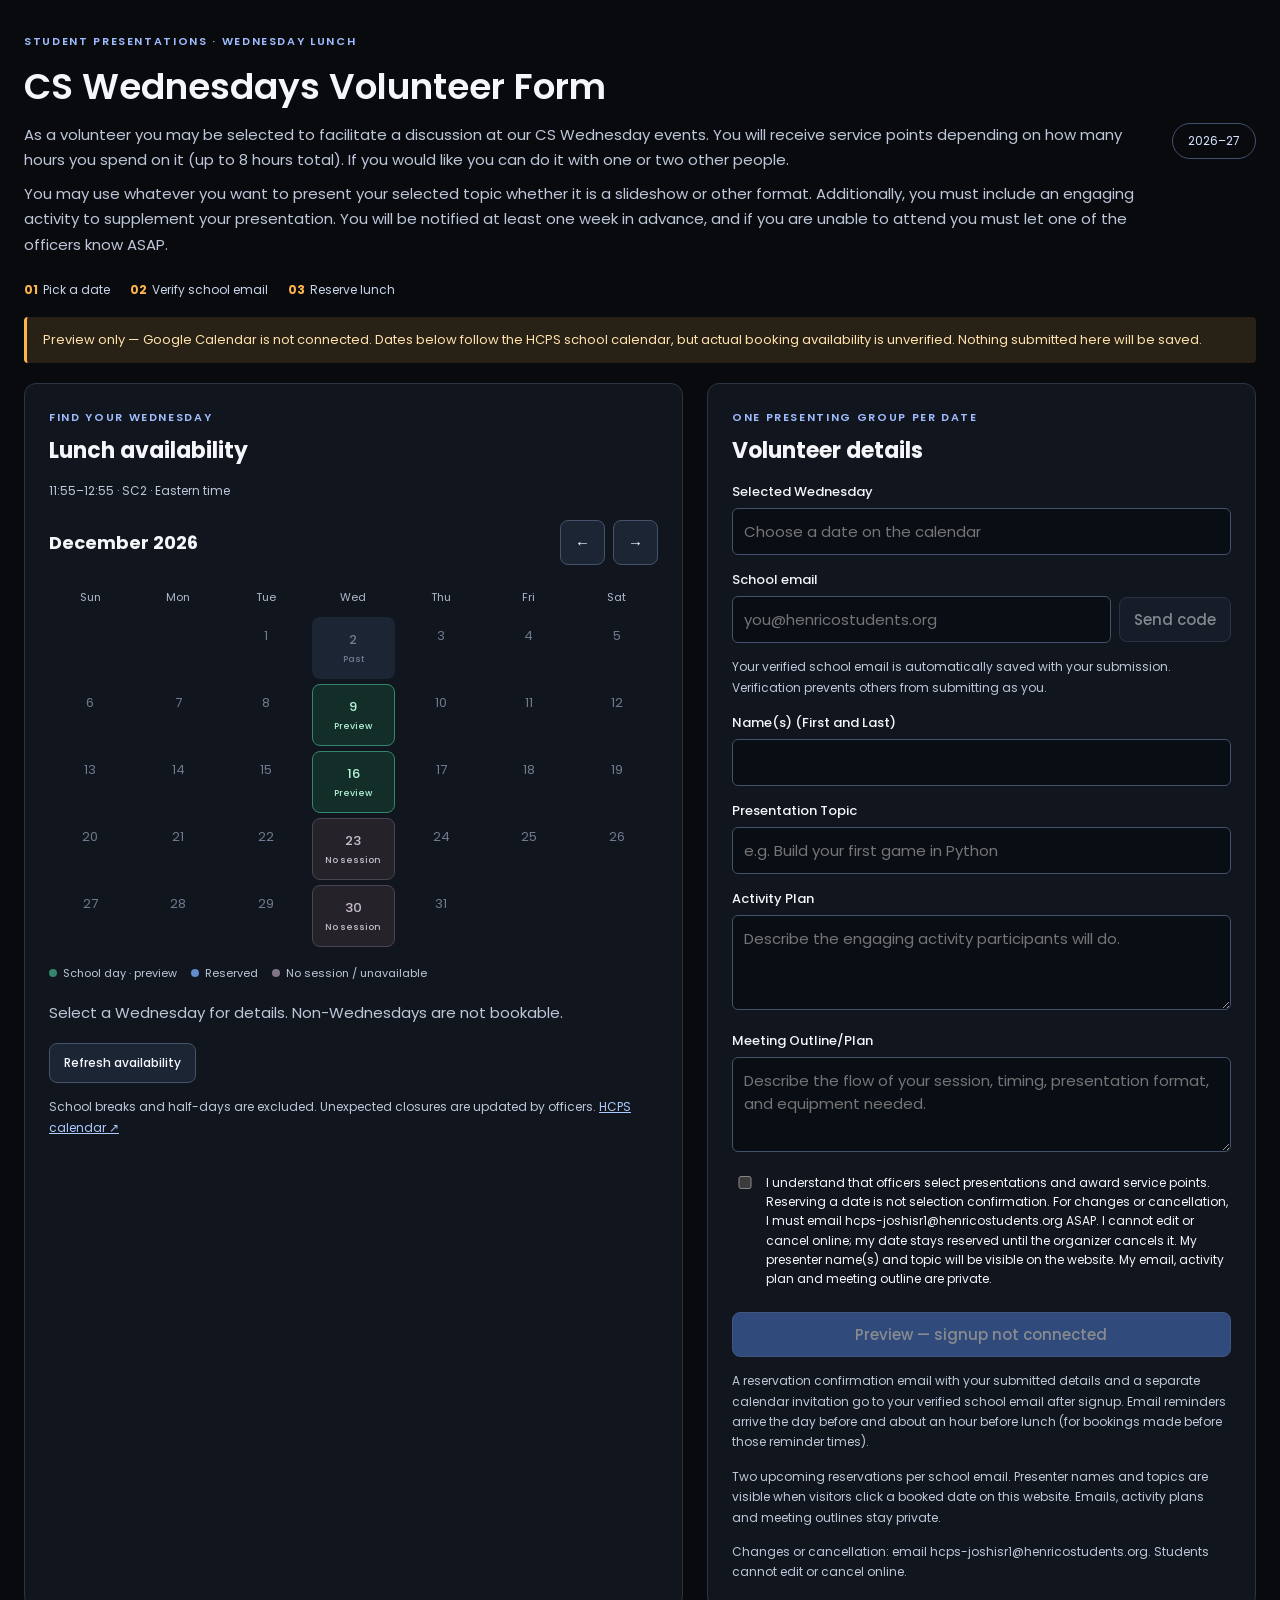
==== booking/Widget.html @ 6a116a98 "Publish CSHS website and school reservation management" ====
<!doctype html>
<html lang="en">
<head>
  <meta charset="utf-8">
  <meta name="viewport" content="width=device-width,initial-scale=1">
  <title>CS Wednesdays Volunteer Form</title>
  <link rel="preconnect" href="https://fonts.googleapis.com">
  <link href="https://fonts.googleapis.com/css2?family=Poppins:wght@400;500;600;700&display=swap" rel="stylesheet">
  <style>
    :root{color-scheme:dark;font-family:Poppins,sans-serif;color:#f4f6fa;background:#080a0e;font-size:15px}
    *{box-sizing:border-box}body{margin:0;padding:24px}h1,h2,h3,p{margin:0}h1{font-size:clamp(24px,4vw,36px);font-weight:600}h2{font-size:22px}h3{font-size:17px}
    a{color:#accaff}p{line-height:1.7;color:#bdc7d9}.eyebrow{color:#9fbcff;text-transform:uppercase;letter-spacing:.15em;font-size:11px;font-weight:600;margin-bottom:8px}
    .intro{display:flex;justify-content:space-between;gap:20px;align-items:center;margin-bottom:24px}.intro p{margin-top:8px}.badge{white-space:nowrap;border:1px solid #425172;border-radius:30px;padding:8px 15px;color:#d7e4ff;font-size:12px}
    .layout{display:grid;grid-template-columns:minmax(0,1.2fr) minmax(0,1fr);gap:24px}.panel{border:1px solid #2d3543;background:#11151d;border-radius:12px;padding:24px}
    .toolbar{display:flex;align-items:center;justify-content:space-between;gap:8px;margin:18px 0}.toolbar h3{font-size:18px}.navbuttons{display:flex;gap:8px}
    button,input,textarea{font:inherit}button{border:1px solid #44526a;color:#f6f8ff;background:#1c2534;border-radius:8px;padding:10px 14px;cursor:pointer;font-weight:500}button:hover:not(:disabled){background:#2b3950}button:disabled{opacity:.5;cursor:not-allowed}button:focus-visible,a:focus-visible{outline:3px solid #ffb54d;outline-offset:3px}
    .calendar{display:grid;grid-template-columns:repeat(7,minmax(0,1fr));gap:5px}.weekday{font-size:11px;color:#adb9ce;text-align:center;padding:6px 0}.day{min-height:62px;text-align:center;border-radius:8px;font-size:13px;padding:8px 2px;border:1px solid transparent}.day small{display:block;font-size:9px;margin-top:4px;line-height:1.2}.ordinary{color:#6f7a8e}.available{background:#132e28;border-color:#35866e;color:#b0f3d4}.booked{background:#202e49;border-color:#4769a0;color:#c6d9ff}.closed,.blocked{background:#252329;border-color:#494451;color:#c8beca}.past{color:#707b8e}.selected{outline:2px solid #ffb54d;outline-offset:1px}
    .legend{display:flex;flex-wrap:wrap;gap:14px;font-size:11px;color:#bdc7d9;margin:18px 0}.legend span:before{content:'';display:inline-block;width:8px;height:8px;border-radius:50%;background:#35866e;margin-right:6px}.legend .taken:before{background:#628ccc}.legend .off:before{background:#827587}
    #date-info{white-space:pre-line;font-size:15px}.note{font-size:12px;margin-top:14px}.notice{border-left:3px solid #ffb54d;background:#282115;padding:12px 16px;color:#ffe1ae;border-radius:4px;margin:0 0 20px;line-height:1.65;font-size:13px}.notice[hidden],[hidden]{display:none!important}
    label{display:block;font-size:13px;font-weight:500;margin:15px 0 6px}input,textarea{width:100%;border:1px solid #45516a;border-radius:6px;padding:11px;background:#090d14;color:#fff}input:focus,textarea:focus{outline:2px solid #78aaff;outline-offset:1px}input[readonly]{color:#aacaef}textarea{resize:vertical;min-height:95px}.inline{display:flex;gap:8px;align-items:center}.inline input{min-width:0}.inline button{flex-shrink:0}.primary{background:#5080da;border-color:#6e97e4;color:white}.primary:hover:not(:disabled){background:#386bc3}.wide{width:100%;margin-top:18px}.check{display:flex;gap:9px;align-items:flex-start;font-weight:400;font-size:12px;line-height:1.6}.check input{width:18px;flex-shrink:0;margin-top:3px}
    .status{white-space:pre-line;font-size:13px;line-height:1.6;padding:12px 0;color:#ffde9c}.status:empty{padding:0}.summary{border-top:1px solid #30394b;padding-top:15px;margin-top:18px}.booking{padding:14px 0;border-bottom:1px solid #30394b;display:flex;gap:12px;justify-content:space-between;align-items:center}.booking small{display:block;color:#c5d0e4}.actions{display:flex;gap:14px;flex-wrap:wrap;margin-top:18px;font-size:12px}.steps{display:flex;gap:20px;color:#c8d5ea;font-size:12px;margin-bottom:18px}.steps b{color:#ffb54d;margin-right:5px}
    @media(max-width:760px){body{padding:12px}.layout{grid-template-columns:1fr}.panel{padding:18px}.intro{align-items:flex-start}.badge{display:none}.day{min-height:55px}.steps{gap:10px;font-size:11px}}
    @media(max-width:400px){.calendar{gap:3px}.day small{font-size:8px;letter-spacing:-.2px;overflow-wrap:anywhere}}
    #organizer-section{padding:28px;margin-top:28px}#organizer-section p{font-size:15px;line-height:1.7}.organizer-header{display:flex;align-items:flex-start;justify-content:space-between;gap:20px;flex-wrap:wrap}.organizer-header p{margin-top:8px;max-width:680px}.organizer-group{margin-top:24px}.organizer-group>h3{margin-bottom:14px;font-size:19px}.signup-card{padding:22px;margin-top:14px;background:#181f2c;border:1px solid #3f4d65;border-radius:12px;overflow-wrap:anywhere}.signup-card h3{font-size:21px;line-height:1.5;margin:10px 0}.signup-top{display:flex;align-items:center;justify-content:space-between;gap:12px;flex-wrap:wrap}.signup-date{font-weight:600;color:#bdceef;font-size:15px}.signup-state{border-radius:30px;padding:5px 12px;font-size:13px;font-weight:600;background:#153e33;color:#bcf6dc;border:1px solid #36876d}.signup-state.cancelled{background:#292e39;color:#d0d7e4;border-color:#566176}.signup-grid{display:grid;grid-template-columns:1fr 1fr;gap:20px;margin-top:20px}.signup-label{display:block;font-size:12px;text-transform:uppercase;letter-spacing:.07em;color:#b3c4e2;margin-bottom:6px}.signup-value{white-space:pre-wrap;line-height:1.7;font-size:15px}.signup-card .actions{padding-top:18px;border-top:1px solid #3f4d65}.signup-card .actions button{font-size:15px;min-height:44px}.signup-card .danger{color:#ffc9c9;border-color:#a25e65;background:#35232c}.signup-details{margin-top:20px;border-top:1px solid #3f4d65;padding-top:15px}.signup-details summary,.organizer-history>summary{cursor:pointer;font-size:15px;color:#c9d9f5;padding:8px 0;line-height:1.6}.signup-details summary:focus-visible,.organizer-history>summary:focus-visible{outline:3px solid #ffb54d;outline-offset:3px}.organizer-history{margin-top:24px;border-top:1px solid #3f4d65;padding-top:12px}.organizer-history>summary{font-weight:600;font-size:17px}.organizer-empty{padding:24px;background:#132b27;border:1px solid #365d52;border-radius:10px;margin-top:12px;color:#d0eee4}.organizer-help{margin-top:22px;padding:16px;border-radius:8px;background:#1a2230;color:#c5d2e7;font-size:14px;line-height:1.7}
    @media(max-width:600px){#organizer-section{padding:18px}.signup-card{padding:16px}.signup-grid{grid-template-columns:1fr;gap:16px}.signup-card h3{font-size:19px}.organizer-header button{width:100%}}
    @media(prefers-reduced-motion:reduce){*{scroll-behavior:auto!important}}
  </style>
</head>
<body>
  <div class="intro"><div><p class="eyebrow">Student presentations · Wednesday lunch</p><h1>CS Wednesdays Volunteer Form</h1><p>As a volunteer you may be selected to facilitate a discussion at our CS Wednesday events. You will receive service points depending on how many hours you spend on it (up to 8 hours total). If you would like you can do it with one or two other people.</p><p>You may use whatever you want to present your selected topic whether it is a slideshow or other format. Additionally, you must include an engaging activity to supplement your presentation. You will be notified at least one week in advance, and if you are unable to attend you must let one of the officers know ASAP.</p></div><span class="badge" id="year">CS Wednesdays</span></div>
  <div class="steps"><span><b>01</b>Pick a date</span><span><b>02</b>Verify school email</span><span><b>03</b>Reserve lunch</span></div>
  <div class="notice" id="preview" hidden>Preview only — Google Calendar is not connected. Dates below follow the HCPS school calendar, but actual booking availability is unverified. Nothing submitted here will be saved.</div>
  <div class="status" id="load-status" role="status" aria-live="polite">Loading current availability…</div>
  <div class="layout">
    <section class="panel" aria-labelledby="calendar-heading">
      <p class="eyebrow">Find your Wednesday</p><h2 id="calendar-heading">Lunch availability</h2><p class="note" id="session-info">Loading schedule…</p>
      <div class="toolbar"><h3 id="month" aria-live="polite"></h3><div class="navbuttons"><button type="button" id="prev" aria-label="Previous month">←</button><button type="button" id="next" aria-label="Next month">→</button></div></div>
      <div class="calendar" id="calendar" aria-label="Wednesday lunch calendar"></div>
      <div class="legend"><span id="available-legend">Available</span><span class="taken">Reserved</span><span class="off">No session / unavailable</span></div>
      <p class="note" id="date-info">Select a Wednesday for details. Non-Wednesdays are not bookable.</p>
      <div class="actions"><button type="button" id="refresh">Refresh availability</button></div>
      <p class="note">School breaks and half-days are excluded. Unexpected closures are updated by officers. <a id="source" target="_blank" rel="noopener">HCPS calendar ↗</a></p>
      <section class="summary" id="my-section" hidden><h3>Your upcoming reservations</h3><div class="status" id="my-status" role="status" aria-live="polite"></div><div id="my-bookings"></div></section>
    </section>
    <section class="panel" aria-labelledby="form-heading">
      <p class="eyebrow">One presenting group per date</p><h2 id="form-heading">Volunteer details</h2>
      <form id="signup">
        <label for="date">Selected Wednesday</label><input id="date" name="date" placeholder="Choose a date on the calendar" readonly required>
        <label for="email">School email</label><div class="inline"><input id="email" type="email" autocomplete="email" placeholder="you@henricostudents.org" maxlength="120" required><button type="button" id="send-code">Send code</button></div>
        <div id="verify-area" hidden><label for="code">6-digit verification code</label><div class="inline"><input id="code" inputmode="numeric" autocomplete="one-time-code" maxlength="6" pattern="[0-9]{6}"><button type="button" id="verify">Verify</button></div></div>
        <p class="note" id="verification">Your verified school email is automatically saved with your submission. Verification prevents others from submitting as you.</p>
        <label for="name">Name(s) (First and Last)</label><input id="name" autocomplete="name" maxlength="100" required>
        <label for="topic">Presentation Topic</label><input id="topic" maxlength="120" placeholder="e.g. Build your first game in Python" required>
        <label for="activity">Activity Plan</label><textarea id="activity" maxlength="600" placeholder="Describe the engaging activity participants will do." required></textarea>
        <label for="details">Meeting Outline/Plan</label><textarea id="details" maxlength="600" placeholder="Describe the flow of your session, timing, presentation format, and equipment needed." required></textarea>
        <label class="check"><input type="checkbox" id="agree" required><span>I understand that officers select presentations and award service points. Reserving a date is not selection confirmation. For changes or cancellation, I must email hcps-joshisr1@henricostudents.org ASAP. I cannot edit or cancel online; my date stays reserved until the organizer cancels it. My presenter name(s) and topic will be visible on the website. My email, activity plan and meeting outline are private.</span></label>
        <button type="submit" class="primary wide" id="reserve" disabled>Verify email to reserve</button>
      </form>
      <form id="edit-form" class="summary" hidden>
        <h3>Organizer: edit reservation</h3><p class="note" id="edit-date"></p>
        <label for="edit-name">Name(s) (First and Last)</label><input id="edit-name" maxlength="100" required>
        <label for="edit-topic">Presentation Topic</label><input id="edit-topic" maxlength="120" required>
        <label for="edit-activity">Activity Plan</label><textarea id="edit-activity" maxlength="600" required></textarea>
        <label for="edit-details">Meeting Outline/Plan</label><textarea id="edit-details" maxlength="600" required></textarea>
        <p class="note">Your date stays reserved while you edit. To move dates, cancel and reserve another available Wednesday.</p>
        <div class="actions"><button type="submit" id="save-edit">Save changes</button><button type="button" id="discard-edit">Discard changes</button></div>
      </form>
      <div class="status" id="message" role="status" aria-live="polite"></div>
      <p class="note">A reservation confirmation email with your submitted details and a separate calendar invitation go to your verified school email after signup. Email reminders arrive the day before and about an hour before lunch (for bookings made before those reminder times).</p>
      <p class="note">Two upcoming reservations per school email. Presenter names and topics are visible when visitors click a booked date on this website. Emails, activity plans and meeting outlines stay private.</p>
      <p class="note" id="contact">Changes or cancellation: email hcps-joshisr1@henricostudents.org. Students cannot edit or cancel online.</p>
    </section>
  </div>
  <section class="panel summary" id="organizer-section" hidden aria-labelledby="organizer-heading">
    <div class="organizer-header"><div><h2 id="organizer-heading">Manage CS Wednesday signups</h2><p>Private organizer dashboard. Review presentation plans, contact students, and manage reservations.</p></div><button type="button" id="organizer-refresh">Refresh all signups</button></div>
    <div class="status" id="organizer-status" role="status" aria-live="polite"></div>
    <div id="organizer-bookings"></div>
    <section id="access-panel" class="signup-card" hidden aria-labelledby="access-heading">
      <h3 id="access-heading">Dashboard access</h3>
      <p>Only you can add or remove officers. Viewers can read all signup details, including emails and plans. Managers can also edit and cancel signups. Neither role can grant access.</p>
      <form id="access-form">
        <label for="access-email">Officer's school email</label><input id="access-email" type="email" placeholder="officer@henricostudents.org" maxlength="120" required>
        <label for="access-role">Permission</label><select id="access-role" style="font:inherit;padding:12px;background:#090d14;color:white;border:1px solid #45516a;border-radius:6px"><option value="viewer">Viewer — read only</option><option value="manager">Manager — edit and cancel</option></select>
        <div class="actions"><button type="submit" id="access-review">Review access change</button></div>
      </form>
      <div id="access-confirm" class="organizer-help" hidden><p id="access-confirm-text"></p><div class="actions"><button type="button" id="access-save">Confirm access change</button><button type="button" id="access-discard">Go back</button></div></div>
      <div id="access-status" class="status" role="status" aria-live="polite"></div>
      <p class="note">Officers open this same signup page and verify their own school email. No invitation email is sent. Changes apply to their next dashboard request; already viewed information cannot be recalled.</p>
      <div id="access-members"></div>
    </section>
    <div class="organizer-help"><strong>Changing a date?</strong> Cancel the existing signup, then ask the student to reserve a new date. Cancellation updates their calendar invitation. Students must email you for changes; only you can edit or cancel here.</div>
  </section>
  <script>
  (() => {
    const $ = id => document.getElementById(id);
    const live = !!(window.google && google.script && google.script.run);
    let model, month, chosen = '', token = '', busy = false, loading = false, pendingDate = '';
    let requestId = crypto.randomUUID(), editing = '', organizer = false, editingAsOrganizer = false;
    let rowButtons = [];
    let dashboardRole='',pendingAccess=null;
    const pretty = d => new Date(d + 'T12:00:00Z').toLocaleDateString('en-US', {timeZone:'UTC',weekday:'short',month:'long',day:'numeric',year:'numeric'});
    const rpc = (name, ...args) => new Promise((resolve, reject) => {
      if (!live) return reject(new Error('This is a preview. No information has been sent.'));
      // A blocked or interrupted Google request must not leave the form disabled forever.
      // A timeout does not cancel a server write: preserve its request ID and never auto-retry.
      const timer = setTimeout(() => reject(new Error(name === 'requestCode'
        ? 'Google took too long to respond. Check your school inbox before requesting another code.'
        : ['getAvailability', 'myBookings', 'verifyCode'].includes(name)
          ? 'Google took too long to respond. Please try again.'
          : 'Google took too long to respond. Your change may already be saved. Use Refresh availability to check your reservations before trying again.')), 60000);
      const done = fn => result => { clearTimeout(timer); fn(result); };
      try { google.script.run.withSuccessHandler(done(resolve)).withFailureHandler(done(reject))[name](...args); }
      catch (error) { clearTimeout(timer); reject(error); }
    });
    function message(text) { $('message').textContent = text; }
    function controls() {
      const valid = model && model.slots.some(s => s.date === chosen && s.status === 'available');
      $('reserve').disabled = !live || !token || !valid || busy || loading;
      $('reserve').textContent = !live ? 'Preview — signup not connected' : busy ? 'Working…' : !token ? 'Verify email to reserve' : !valid ? 'Choose an available date' : 'Reserve this Wednesday';
      $('send-code').disabled = !live || busy || !!token;
      $('verify').disabled = busy;
      $('save-edit').disabled = busy || !token;
      $('organizer-refresh').disabled = busy || !token;
      for(const id of ['access-review','access-save','access-discard'])$(id).disabled=busy||!token;
      rowButtons.forEach(button => button.disabled = busy || !token);
      $('prev').disabled = !model || !month || month <= model.slots[0].date.slice(0,7);
      $('next').disabled = !model || !month || month >= model.slots[model.slots.length - 1].date.slice(0,7);
    }
    function choose(slot, focus) {
      chosen = slot.status === 'available' || slot.status === 'preview' ? slot.date : '';
      $('date').value = chosen ? pretty(chosen) : '';
      $('date-info').textContent = pretty(slot.date) + (slot.status==='booked' ? '\nPresenters: '+slot.name+'\nTopic: '+slot.topic+'\nThis date is already booked.' : ' · '+slot.label);
      requestId = crypto.randomUUID(); render(); controls();
      if (focus && chosen) $('date').focus();
    }
    function render() {
      if (!model) return;
      $('month').textContent = new Date(month + '-01T12:00:00Z').toLocaleDateString('en-US',{month:'long',year:'numeric',timeZone:'UTC'});
      $('prev').disabled = month <= model.slots[0].date.slice(0,7);
      $('next').disabled = month >= model.slots[model.slots.length - 1].date.slice(0,7);
      const grid = $('calendar'); grid.replaceChildren();
      for (const label of ['Sun','Mon','Tue','Wed','Thu','Fri','Sat']) { const el=document.createElement('div');el.className='weekday';el.textContent=label;grid.append(el); }
      const first = new Date(month + '-01T12:00:00Z');
      for(let i=0;i<first.getUTCDay();i++) grid.append(document.createElement('div'));
      const days = new Date(Date.UTC(first.getUTCFullYear(),first.getUTCMonth()+1,0)).getUTCDate();
      for(let n=1;n<=days;n++) {
        const key=month+'-'+String(n).padStart(2,'0'), slot=model.slots.find(s=>s.date===key);
        const el=document.createElement(slot?'button':'div');el.className='day '+(slot?slot.status==='preview'?'available':slot.status:'ordinary')+(key===chosen?' selected':'');
        el.textContent=n;
        if(slot) {
          el.type='button';el.setAttribute('aria-label',pretty(key)+': '+slot.label);el.setAttribute('aria-pressed',String(key===chosen));
          const small=document.createElement('small');small.textContent=({available:'Open',booked:'View topic',closed:'No session',blocked:'Unavailable',past:'Past',preview:'Preview'})[slot.status];el.append(small);
          el.addEventListener('click',()=>choose(slot,true));
        }
        grid.append(el);
      }
    }
    async function previewModel() {
      const response=await fetch('../data/csw-schedule.json');if(!response.ok)throw new Error('Could not load the school schedule.');
      const s=await response.json(),slots=[],today=new Intl.DateTimeFormat('en-CA',{timeZone:s.timezone}).format(new Date());
      for(let d=new Date(s.firstDay+'T12:00:00Z');d.toISOString().slice(0,10)<=s.lastDay;d.setUTCDate(d.getUTCDate()+1)) {
        if(d.getUTCDay()!==3)continue;const date=d.toISOString().slice(0,10),reason=s.closed[date]||s.review[date];
        slots.push({date,status:reason?'closed':date<today?'past':'preview',label:reason||(date<today?'Past session':'School Wednesday — availability unverified')});
      }
      return {schoolYear:s.schoolYear,slots,source:s.source};
    }
    async function refresh() {
      if(loading)return;loading=true;controls();$('refresh').disabled=true;
      try {
        model=live?await rpc('getAvailability'):await previewModel();
        if (!model || !Array.isArray(model.slots) || !model.slots.length) throw new Error('No school dates were returned. Contact a CSHS officer.');
        const today=new Intl.DateTimeFormat('en-CA',{timeZone:'America/New_York'}).format(new Date());
        if(!month)month=(model.slots.find(s=>s.date>=today)||model.slots[model.slots.length-1]).date.slice(0,7);
        $('year').textContent=model.schoolYear;
        $('source').href=model.source;
        $('session-info').textContent=live?model.start+'–'+model.end+' · '+model.room+' · Eastern time':'11:55–12:55 · SC2 · Eastern time';
        if(live){$('contact').textContent='Changes or cancellation: email hcps-joshisr1@henricostudents.org. Students cannot edit or cancel online. Your date stays reserved until the organizer cancels it.';}
        $('load-status').textContent=live?'Updated '+new Date().toLocaleTimeString([], {hour:'numeric',minute:'2-digit'})+' · availability is checked again when you reserve.':'';
        if(chosen&&!model.slots.some(s=>s.date===chosen&&['available','preview'].includes(s.status))){chosen='';$('date').value='';message('Your selected date is no longer available. Please choose another.');}
        if(pendingDate)prefill(pendingDate);
        render();
      }catch(e){model=null;chosen='';$('date').value='';$('calendar').replaceChildren();$('load-status').textContent='Could not verify availability. '+e.message+' Use Refresh to retry.';}
      finally{loading=false;$('refresh').disabled=false;controls();}
    }
    function resetExpiredVerification(error){
      if(!/Verification expired|Verify your school email first|Dashboard permission denied/.test(error.message))return;
      token='';editing='';organizer=false;editingAsOrganizer=false;$('email').readOnly=false;$('verify-area').hidden=true;
      $('edit-form').hidden=true;$('my-section').hidden=true;$('my-bookings').replaceChildren();
      $('organizer-section').hidden=true;$('organizer-bookings').replaceChildren();$('organizer-status').textContent='';
      dashboardRole='';pendingAccess=null;$('access-panel').hidden=true;$('access-confirm').hidden=true;$('access-members').replaceChildren();$('access-status').textContent='';
      $('verification').textContent='Verification expired. Send a new code to continue.';
    }
    async function action(fn, status){if(busy)return;busy=true;controls();try{await fn();}catch(e){message(e.message);if(status)status.textContent=e.message;resetExpiredVerification(e);}finally{busy=false;controls();}}
    async function reloadMineAfterSuccess(){
      try{await mine();}catch(e){
        // Failure to reload the list must not erase confirmation of a completed write.
        message($('message').textContent+'\nCould not refresh your reservation list: '+e.message);
        resetExpiredVerification(e);
      }
    }
    async function mine(){
      const rows=await rpc('myBookings',token);$('my-section').hidden=false;$('my-bookings').replaceChildren();
      rowButtons=[];
      if(!rows.length)$('my-bookings').textContent='No upcoming reservations.';
      rows.forEach(r=>bookingRow(r,$('my-bookings'),false));
      if(organizer)await loadOrganizer();
    }
    function bookingRow(r, container, asOrganizer){
      const row=document.createElement('div');row.className=asOrganizer?'signup-card':'summary';
      if(asOrganizer){
        const top=document.createElement('div');top.className='signup-top';
        const date=document.createElement('span');date.className='signup-date';date.textContent=pretty(r.date);
        const badge=document.createElement('span');badge.className='signup-state'+(r.status==='cancelled'?' cancelled':'');badge.textContent=r.status==='cancelled'?'Cancelled':'Reserved';top.append(date,badge);row.append(top);
        const title=document.createElement('h3');title.textContent=r.topic;row.append(title);
        const person=document.createElement('p');person.textContent=r.name;row.append(person);
        const email=document.createElement('a');email.href='mailto:'+r.email;email.textContent=r.email;row.append(email);
        const grid=document.createElement('div');grid.className='signup-grid';
        const field=(parent,label,value)=>{const block=document.createElement('div'),key=document.createElement('span'),text=document.createElement('div');key.className='signup-label';key.textContent=label;text.className='signup-value';text.textContent=value||'Not provided';block.append(key,text);parent.append(block);};
        field(grid,'Activity plan',r.activity);field(grid,'Meeting outline',r.details);row.append(grid);
        const delivery=document.createElement('details');delivery.className='signup-details';const summary=document.createElement('summary');summary.textContent='Email delivery & reservation reference';delivery.append(summary);
        const info=document.createElement('div');info.className='signup-grid';const readable=s=>s==='sent'?'Sent':s==='pending'?'Queued — automatic retry':s==='unknown'||s==='sending'?'Delivery unconfirmed — check inbox':s==='skipped'?'Not sent — reservation no longer active':'Not recorded for this older signup';
        field(info,'Student confirmation',readable(r.confirmation));field(info,'Organizer notification',readable(r.notification));field(info,'Reservation reference',r.id);delivery.append(info);row.append(delivery);
      }else{
      const title=document.createElement('h3');title.textContent=pretty(r.date)+' · '+r.topic;row.append(title);
      const detail=document.createElement('p');detail.className='note';
      detail.textContent=asOrganizer ? r.name+' · '+r.email+' · '+r.status+' · Organizer email: '+r.notification+' · Student confirmation: '+(r.confirmation||'Not recorded') : r.name;
      row.append(detail);
      const plan=document.createElement('p');plan.className='note';plan.textContent='Activity: '+r.activity+' | Outline: '+r.details;row.append(plan);
      }
      const status=document.createElement('div');status.className='status';status.setAttribute('role','status');status.setAttribute('aria-live','polite');row.append(status);
      if(r.syncPending)status.textContent='Calendar update pending.';
      if(!asOrganizer){
        const note=document.createElement('p');note.className='note';note.textContent='To change or cancel, email hcps-joshisr1@henricostudents.org. Your date remains reserved until the organizer cancels it.';
        const contact=document.createElement('a');contact.textContent='Email organizer about this reservation';
        contact.href='mailto:hcps-joshisr1@henricostudents.org?subject='+encodeURIComponent('CS Wednesday request — '+r.date)+'&body='+encodeURIComponent('Reservation: '+r.date+'\nReference: '+r.id+'\nTopic: '+r.topic+'\n\nMy requested change or cancellation: ');
        row.append(note,contact);container.append(row);return;
      }
      if(asOrganizer && (r.status==='cancelled'||dashboardRole==='viewer')){container.append(row);return;}
      const actions=document.createElement('div');actions.className='actions';
      const edit=document.createElement('button');edit.type='button';edit.textContent='Edit';
      edit.addEventListener('click',()=>{if(busy)return;editing=r.id;editingAsOrganizer=asOrganizer;$('edit-date').textContent=pretty(r.date)+(asOrganizer?' · Organizer edit for '+r.name:'');for(const key of ['name','topic','activity','details'])$('edit-'+key).value=r[key]||'';$('edit-form').hidden=false;$('edit-name').focus();});
      const cancel=document.createElement('button');cancel.type='button';cancel.textContent='Cancel signup';
      cancel.className='danger';
      const confirm=document.createElement('button');confirm.type='button';confirm.textContent='Confirm cancellation';confirm.hidden=true;
      const keep=document.createElement('button');keep.type='button';keep.textContent='Keep signup';keep.hidden=true;
      cancel.addEventListener('click',()=>{if(busy)return;status.textContent='Cancel '+r.topic+' on '+pretty(r.date)+'? Your calendar invitation will also be cancelled.';confirm.hidden=false;keep.hidden=false;cancel.hidden=true;});
      keep.addEventListener('click',()=>{status.textContent='Signup kept.';confirm.hidden=true;keep.hidden=true;cancel.hidden=false;});
      confirm.addEventListener('click',()=>action(async()=>{
        status.textContent='Cancelling signup…';
        const result=await rpc('organizerCancelBooking',token,r.id);
        const feedback='Signup cancelled.'+(result.synced?' Calendar updated.':' Calendar update pending; the signup itself is cancelled.')+(result.invited?' Invitation cancelled.':' Invitation cancellation pending; it will retry automatically.');
        status.textContent=feedback;message(feedback);$(asOrganizer?'organizer-status':'my-status').textContent=feedback;
        confirm.hidden=true;keep.hidden=true;cancel.hidden=true;edit.hidden=true;
        if(editing===r.id){editing='';$('edit-form').hidden=true;}
        await refresh();await reloadMineAfterSuccess();
      },status));
      rowButtons.push(edit,cancel,confirm,keep);actions.append(edit,cancel,confirm,keep);row.append(actions);container.append(row);
    }
    async function loadOrganizer(){
      const access=await rpc('dashboardAccess',token);dashboardRole=access.role;
      if(!dashboardRole){organizer=false;$('organizer-section').hidden=true;$('organizer-bookings').replaceChildren();$('access-panel').hidden=true;$('access-members').replaceChildren();editing='';$('edit-form').hidden=true;return;}
      if(dashboardRole==='viewer'){editing='';$('edit-form').hidden=true;}
      $('access-panel').hidden=dashboardRole!=='owner';if(dashboardRole==='owner')renderAccess(access.members);
      const rows=await rpc('organizerBookings',token);$('organizer-section').hidden=false;$('organizer-bookings').replaceChildren();
      if(!rows.length){$('organizer-bookings').textContent='No signups yet.';return;}
      const today=new Intl.DateTimeFormat('en-CA',{timeZone:'America/New_York'}).format(new Date());
      const upcoming=rows.filter(r=>r.status!=='cancelled'&&r.date>=today),past=rows.filter(r=>r.status!=='cancelled'&&r.date<today),cancelled=rows.filter(r=>r.status==='cancelled');
      const group=document.createElement('div');group.className='organizer-group';const heading=document.createElement('h3');heading.textContent='Upcoming signups ('+upcoming.length+')';group.append(heading);
      if(!upcoming.length){const empty=document.createElement('p');empty.className='organizer-empty';empty.textContent='No upcoming signups. New reservations will appear here. Cancelled entries below do not hold a date.';group.append(empty);}
      upcoming.sort((a,b)=>a.date.localeCompare(b.date)).forEach(r=>bookingRow(r,group,true));$('organizer-bookings').append(group);
      for(const [label,list] of [['Past signups',past],['Cancelled history',cancelled]]){if(!list.length)continue;const history=document.createElement('details');history.className='organizer-history';const summary=document.createElement('summary');summary.textContent=label+' ('+list.length+')';history.append(summary);list.sort((a,b)=>b.date.localeCompare(a.date)).forEach(r=>bookingRow(r,history,true));$('organizer-bookings').append(history);}
    }
    function reviewAccess(email,role){
      pendingAccess={email,role};$('access-confirm-text').textContent=role==='revoked'?'Remove dashboard access for '+email+'?': 'Give '+email+' '+role+' access? They will be able to read student names, emails and presentation plans.'+(role==='manager'?' They can also edit and cancel reservations.':' They cannot edit or cancel reservations.');$('access-confirm').hidden=false;
    }
    function renderAccess(members){
      $('access-members').replaceChildren();
      for(const member of members){const row=document.createElement('div');row.className='summary';const label=document.createElement('p');label.textContent=member.email+' · '+(member.role==='manager'?'Manager':'Viewer');const change=document.createElement('button');change.type='button';change.textContent=member.role==='manager'?'Change to viewer':'Change to manager';change.addEventListener('click',()=>{if(!busy)reviewAccess(member.email,member.role==='manager'?'viewer':'manager');});const remove=document.createElement('button');remove.type='button';remove.textContent='Remove access';remove.addEventListener('click',()=>{if(!busy)reviewAccess(member.email,'revoked');});const actions=document.createElement('div');actions.className='actions';actions.append(change,remove);row.append(label,actions);$('access-members').append(row);}
      if(!members.length)$('access-members').textContent='No additional officers have access. You are the owner.';
    }
    $('access-form').addEventListener('submit',e=>{e.preventDefault();if(busy||dashboardRole!=='owner'||!$('access-form').reportValidity())return;reviewAccess($('access-email').value.trim().toLowerCase(),$('access-role').value);});
    $('access-discard').addEventListener('click',()=>{pendingAccess=null;$('access-confirm').hidden=true;});
    $('access-save').addEventListener('click',()=>action(async()=>{if(dashboardRole!=='owner'||!pendingAccess)return;const access=await rpc('setDashboardAccess',token,pendingAccess.email,pendingAccess.role);pendingAccess=null;$('access-confirm').hidden=true;$('access-email').value='';renderAccess(access.members);$('access-status').textContent='Dashboard access updated. Officers must verify their own school email.';},$('access-status')));
    $('organizer-refresh').addEventListener('click',()=>action(async()=>{await mine();$('organizer-status').textContent='Signup list refreshed.';},$('organizer-status')));
    $('send-code').addEventListener('click',()=>action(async()=>{if(!$('email').reportValidity())return;const r=await rpc('requestCode',$('email').value);$('verify-area').hidden=false;message(r.message);$('code').focus();}));
    $('discard-edit').addEventListener('click',()=>{editing='';$('edit-form').hidden=true;});
    $('edit-form').addEventListener('submit',e=>{e.preventDefault();action(async()=>{
      if(!organizer||!editingAsOrganizer||!$('edit-form').reportValidity()||!editing)return;
      const r=await rpc('organizerEditBooking',{token,id:editing,name:$('edit-name').value,topic:$('edit-topic').value,activity:$('edit-activity').value,details:$('edit-details').value});
      editing='';$('edit-form').hidden=true;
      message('Changes saved. Your date is still reserved.'+(r.invited?' Your calendar invitation is up to date.':' Calendar invitation update pending.'));
      await reloadMineAfterSuccess();
    });});
    $('verify').addEventListener('click',()=>action(async()=>{const r=await rpc('verifyCode',$('email').value,$('code').value);token=r.token;organizer=r.organizer===true;$('email').readOnly=true;$('verify-area').hidden=true;$('verification').textContent='School email verified for 30 minutes. Refresh this page to use another account.';message(organizer?'Verified. Your private organizer panel is below the signup form.':'Verified. Choose a date and tell us about your session.');await reloadMineAfterSuccess();}));
    $('signup').addEventListener('submit',e=>{e.preventDefault();action(async()=>{
      if(!$('signup').reportValidity()||!chosen)return;
      const r=await rpc('bookSlot',{token,date:chosen,name:$('name').value,topic:$('topic').value,activity:$('activity').value,details:$('details').value,agree:$('agree').checked,requestId});
      chosen='';$('date').value='';
      message('Reserved for '+pretty(r.date)+'.\n'+(r.synced?'Google Calendar is updated.':'Your spot is saved, but the calendar update is pending. Please contact an officer if it persists.')+'\n'+(r.confirmation==='sent'?'Reservation details sent to your school email.':r.confirmation==='pending'?'Your confirmation email is queued and will retry automatically.':'Check your school inbox for reservation details; contact the organizer if the confirmation is missing.')+'\n'+(r.invited?'Check your school email for the calendar invitation.':'Your invitation is pending and will retry automatically.')+'\nChanges or cancellation: email hcps-joshisr1@henricostudents.org.');
      requestId=crypto.randomUUID();await refresh();await reloadMineAfterSuccess();
    });});
    $('prev').addEventListener('click',()=>move(-1));$('next').addEventListener('click',()=>move(1));
    function move(delta){const d=new Date(month+'-01T12:00:00Z');d.setUTCMonth(d.getUTCMonth()+delta);month=d.toISOString().slice(0,7);render();}
    $('refresh').addEventListener('click',()=>action(async()=>{await refresh();if(token)await mine();}));
    if(!live){$('preview').hidden=false;$('available-legend').textContent='School day · preview';}
    function prefill(value){
      if(!model){pendingDate=value||'';return;}
      pendingDate='';const s=model.slots.find(s=>s.date===value);
      if(s){month=s.date.slice(0,7);choose(s,false);}else if(value)message('That date is outside this school year. Please choose a listed Wednesday.');
    }
    function locationReady(params){
      prefill(params.date);
      if(/^[a-zA-Z0-9-]{36}$/.test(params.embedId || '')) {
        // The nonce ties height-only messages to this iframe instance; no form data leaves the frame.
        const sendHeight=()=>window.top.postMessage({type:'csw:resize',embedId:params.embedId,height:Math.ceil(document.body.getBoundingClientRect().height)+12},'*');
        new ResizeObserver(sendHeight).observe(document.body);sendHeight();
      }
    }
    refresh().then(()=>{if(live)google.script.url.getLocation(loc=>locationReady(loc.parameter));else locationReady(Object.fromEntries(new URLSearchParams(location.search)));});
    // Refresh shared availability while idle, without resetting in-progress form fields.
    setInterval(()=>{if(live&&!busy&&!document.hidden)refresh();},120000);
  })();
  </script>
</body>
</html>
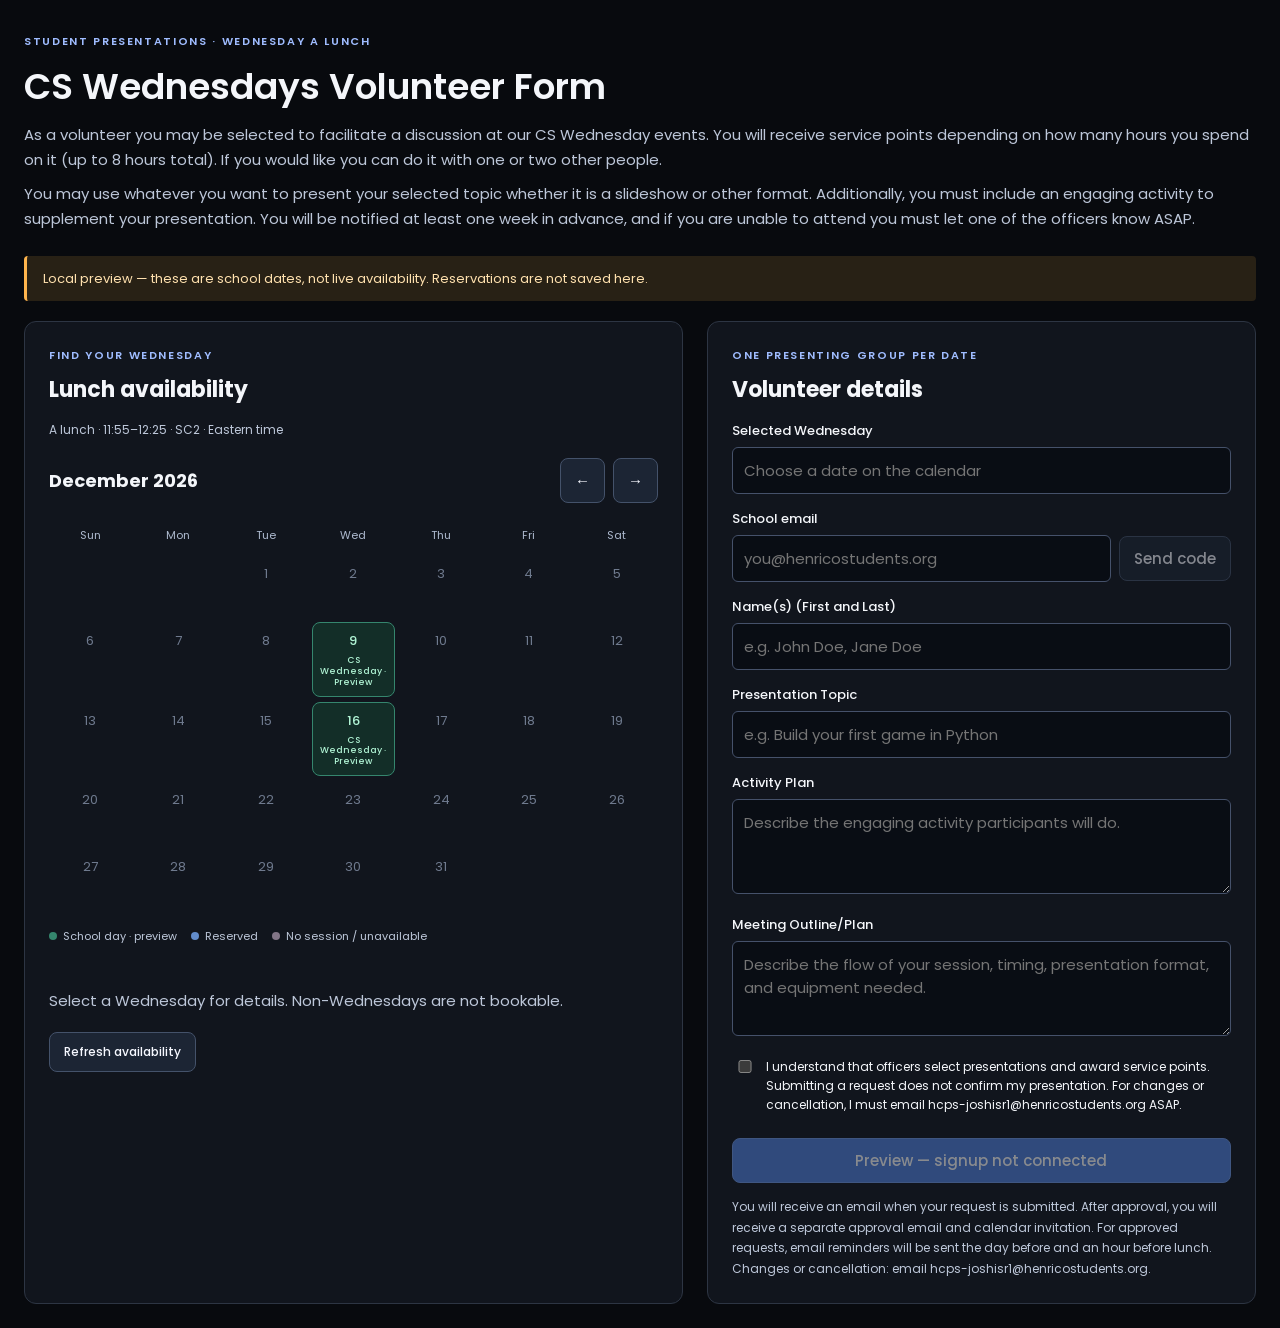
==== commit 25323b1a: "Simplify signup forms and add clear change-request links" ====
--- a/booking/Widget.html
+++ b/booking/Widget.html
@@ -1,325 +1,1915 @@
 <!doctype html>
 <html lang="en">
-<head>
-  <meta charset="utf-8">
-  <meta name="viewport" content="width=device-width,initial-scale=1">
-  <title>CS Wednesdays Volunteer Form</title>
-  <link rel="preconnect" href="https://fonts.googleapis.com">
-  <link href="https://fonts.googleapis.com/css2?family=Poppins:wght@400;500;600;700&display=swap" rel="stylesheet">
-  <style>
-    :root{color-scheme:dark;font-family:Poppins,sans-serif;color:#f4f6fa;background:#080a0e;font-size:15px}
-    *{box-sizing:border-box}body{margin:0;padding:24px}h1,h2,h3,p{margin:0}h1{font-size:clamp(24px,4vw,36px);font-weight:600}h2{font-size:22px}h3{font-size:17px}
-    a{color:#accaff}p{line-height:1.7;color:#bdc7d9}.eyebrow{color:#9fbcff;text-transform:uppercase;letter-spacing:.15em;font-size:11px;font-weight:600;margin-bottom:8px}
-    .intro{display:flex;justify-content:space-between;gap:20px;align-items:center;margin-bottom:24px}.intro p{margin-top:8px}.badge{white-space:nowrap;border:1px solid #425172;border-radius:30px;padding:8px 15px;color:#d7e4ff;font-size:12px}
-    .layout{display:grid;grid-template-columns:minmax(0,1.2fr) minmax(0,1fr);gap:24px}.panel{border:1px solid #2d3543;background:#11151d;border-radius:12px;padding:24px}
-    .toolbar{display:flex;align-items:center;justify-content:space-between;gap:8px;margin:18px 0}.toolbar h3{font-size:18px}.navbuttons{display:flex;gap:8px}
-    button,input,textarea{font:inherit}button{border:1px solid #44526a;color:#f6f8ff;background:#1c2534;border-radius:8px;padding:10px 14px;cursor:pointer;font-weight:500}button:hover:not(:disabled){background:#2b3950}button:disabled{opacity:.5;cursor:not-allowed}button:focus-visible,a:focus-visible{outline:3px solid #ffb54d;outline-offset:3px}
-    .calendar{display:grid;grid-template-columns:repeat(7,minmax(0,1fr));gap:5px}.weekday{font-size:11px;color:#adb9ce;text-align:center;padding:6px 0}.day{min-height:62px;text-align:center;border-radius:8px;font-size:13px;padding:8px 2px;border:1px solid transparent}.day small{display:block;font-size:9px;margin-top:4px;line-height:1.2}.ordinary{color:#6f7a8e}.available{background:#132e28;border-color:#35866e;color:#b0f3d4}.booked{background:#202e49;border-color:#4769a0;color:#c6d9ff}.closed,.blocked{background:#252329;border-color:#494451;color:#c8beca}.past{color:#707b8e}.selected{outline:2px solid #ffb54d;outline-offset:1px}
-    .legend{display:flex;flex-wrap:wrap;gap:14px;font-size:11px;color:#bdc7d9;margin:18px 0}.legend span:before{content:'';display:inline-block;width:8px;height:8px;border-radius:50%;background:#35866e;margin-right:6px}.legend .taken:before{background:#628ccc}.legend .off:before{background:#827587}
-    #date-info{white-space:pre-line;font-size:15px}.note{font-size:12px;margin-top:14px}.notice{border-left:3px solid #ffb54d;background:#282115;padding:12px 16px;color:#ffe1ae;border-radius:4px;margin:0 0 20px;line-height:1.65;font-size:13px}.notice[hidden],[hidden]{display:none!important}
-    label{display:block;font-size:13px;font-weight:500;margin:15px 0 6px}input,textarea{width:100%;border:1px solid #45516a;border-radius:6px;padding:11px;background:#090d14;color:#fff}input:focus,textarea:focus{outline:2px solid #78aaff;outline-offset:1px}input[readonly]{color:#aacaef}textarea{resize:vertical;min-height:95px}.inline{display:flex;gap:8px;align-items:center}.inline input{min-width:0}.inline button{flex-shrink:0}.primary{background:#5080da;border-color:#6e97e4;color:white}.primary:hover:not(:disabled){background:#386bc3}.wide{width:100%;margin-top:18px}.check{display:flex;gap:9px;align-items:flex-start;font-weight:400;font-size:12px;line-height:1.6}.check input{width:18px;flex-shrink:0;margin-top:3px}
-    .status{white-space:pre-line;font-size:13px;line-height:1.6;padding:12px 0;color:#ffde9c}.status:empty{padding:0}.summary{border-top:1px solid #30394b;padding-top:15px;margin-top:18px}.booking{padding:14px 0;border-bottom:1px solid #30394b;display:flex;gap:12px;justify-content:space-between;align-items:center}.booking small{display:block;color:#c5d0e4}.actions{display:flex;gap:14px;flex-wrap:wrap;margin-top:18px;font-size:12px}.steps{display:flex;gap:20px;color:#c8d5ea;font-size:12px;margin-bottom:18px}.steps b{color:#ffb54d;margin-right:5px}
-    @media(max-width:760px){body{padding:12px}.layout{grid-template-columns:1fr}.panel{padding:18px}.intro{align-items:flex-start}.badge{display:none}.day{min-height:55px}.steps{gap:10px;font-size:11px}}
-    @media(max-width:400px){.calendar{gap:3px}.day small{font-size:8px;letter-spacing:-.2px;overflow-wrap:anywhere}}
-    #organizer-section{padding:28px;margin-top:28px}#organizer-section p{font-size:15px;line-height:1.7}.organizer-header{display:flex;align-items:flex-start;justify-content:space-between;gap:20px;flex-wrap:wrap}.organizer-header p{margin-top:8px;max-width:680px}.organizer-group{margin-top:24px}.organizer-group>h3{margin-bottom:14px;font-size:19px}.signup-card{padding:22px;margin-top:14px;background:#181f2c;border:1px solid #3f4d65;border-radius:12px;overflow-wrap:anywhere}.signup-card h3{font-size:21px;line-height:1.5;margin:10px 0}.signup-top{display:flex;align-items:center;justify-content:space-between;gap:12px;flex-wrap:wrap}.signup-date{font-weight:600;color:#bdceef;font-size:15px}.signup-state{border-radius:30px;padding:5px 12px;font-size:13px;font-weight:600;background:#153e33;color:#bcf6dc;border:1px solid #36876d}.signup-state.cancelled{background:#292e39;color:#d0d7e4;border-color:#566176}.signup-grid{display:grid;grid-template-columns:1fr 1fr;gap:20px;margin-top:20px}.signup-label{display:block;font-size:12px;text-transform:uppercase;letter-spacing:.07em;color:#b3c4e2;margin-bottom:6px}.signup-value{white-space:pre-wrap;line-height:1.7;font-size:15px}.signup-card .actions{padding-top:18px;border-top:1px solid #3f4d65}.signup-card .actions button{font-size:15px;min-height:44px}.signup-card .danger{color:#ffc9c9;border-color:#a25e65;background:#35232c}.signup-details{margin-top:20px;border-top:1px solid #3f4d65;padding-top:15px}.signup-details summary,.organizer-history>summary{cursor:pointer;font-size:15px;color:#c9d9f5;padding:8px 0;line-height:1.6}.signup-details summary:focus-visible,.organizer-history>summary:focus-visible{outline:3px solid #ffb54d;outline-offset:3px}.organizer-history{margin-top:24px;border-top:1px solid #3f4d65;padding-top:12px}.organizer-history>summary{font-weight:600;font-size:17px}.organizer-empty{padding:24px;background:#132b27;border:1px solid #365d52;border-radius:10px;margin-top:12px;color:#d0eee4}.organizer-help{margin-top:22px;padding:16px;border-radius:8px;background:#1a2230;color:#c5d2e7;font-size:14px;line-height:1.7}
-    @media(max-width:600px){#organizer-section{padding:18px}.signup-card{padding:16px}.signup-grid{grid-template-columns:1fr;gap:16px}.signup-card h3{font-size:19px}.organizer-header button{width:100%}}
-    @media(prefers-reduced-motion:reduce){*{scroll-behavior:auto!important}}
-  </style>
-</head>
-<body>
-  <div class="intro"><div><p class="eyebrow">Student presentations · Wednesday lunch</p><h1>CS Wednesdays Volunteer Form</h1><p>As a volunteer you may be selected to facilitate a discussion at our CS Wednesday events. You will receive service points depending on how many hours you spend on it (up to 8 hours total). If you would like you can do it with one or two other people.</p><p>You may use whatever you want to present your selected topic whether it is a slideshow or other format. Additionally, you must include an engaging activity to supplement your presentation. You will be notified at least one week in advance, and if you are unable to attend you must let one of the officers know ASAP.</p></div><span class="badge" id="year">CS Wednesdays</span></div>
-  <div class="steps"><span><b>01</b>Pick a date</span><span><b>02</b>Verify school email</span><span><b>03</b>Reserve lunch</span></div>
-  <div class="notice" id="preview" hidden>Preview only — Google Calendar is not connected. Dates below follow the HCPS school calendar, but actual booking availability is unverified. Nothing submitted here will be saved.</div>
-  <div class="status" id="load-status" role="status" aria-live="polite">Loading current availability…</div>
-  <div class="layout">
-    <section class="panel" aria-labelledby="calendar-heading">
-      <p class="eyebrow">Find your Wednesday</p><h2 id="calendar-heading">Lunch availability</h2><p class="note" id="session-info">Loading schedule…</p>
-      <div class="toolbar"><h3 id="month" aria-live="polite"></h3><div class="navbuttons"><button type="button" id="prev" aria-label="Previous month">←</button><button type="button" id="next" aria-label="Next month">→</button></div></div>
-      <div class="calendar" id="calendar" aria-label="Wednesday lunch calendar"></div>
-      <div class="legend"><span id="available-legend">Available</span><span class="taken">Reserved</span><span class="off">No session / unavailable</span></div>
-      <p class="note" id="date-info">Select a Wednesday for details. Non-Wednesdays are not bookable.</p>
-      <div class="actions"><button type="button" id="refresh">Refresh availability</button></div>
-      <p class="note">School breaks and half-days are excluded. Unexpected closures are updated by officers. <a id="source" target="_blank" rel="noopener">HCPS calendar ↗</a></p>
-      <section class="summary" id="my-section" hidden><h3>Your upcoming reservations</h3><div class="status" id="my-status" role="status" aria-live="polite"></div><div id="my-bookings"></div></section>
+  <head>
+    <meta charset="utf-8" />
+    <meta name="viewport" content="width=device-width,initial-scale=1" />
+    <title>CS Wednesdays Volunteer Form</title>
+    <link rel="preconnect" href="https://fonts.googleapis.com" />
+    <link
+      href="https://fonts.googleapis.com/css2?family=Poppins:wght@400;500;600;700&display=swap"
+      rel="stylesheet"
+    />
+    <style>
+      :root {
+        color-scheme: dark;
+        font-family: Poppins, sans-serif;
+        color: #f4f6fa;
+        background: #080a0e;
+        font-size: 15px;
+      }
+      * {
+        box-sizing: border-box;
+      }
+      body {
+        margin: 0;
+        padding: 24px;
+      }
+      h1,
+      h2,
+      h3,
+      p {
+        margin: 0;
+      }
+      h1 {
+        font-size: clamp(24px, 4vw, 36px);
+        font-weight: 600;
+      }
+      h2 {
+        font-size: 22px;
+      }
+      h3 {
+        font-size: 17px;
+      }
+      a {
+        color: #accaff;
+      }
+      p {
+        line-height: 1.7;
+        color: #bdc7d9;
+      }
+      .eyebrow {
+        color: #9fbcff;
+        text-transform: uppercase;
+        letter-spacing: 0.15em;
+        font-size: 11px;
+        font-weight: 600;
+        margin-bottom: 8px;
+      }
+      .intro {
+        display: flex;
+        justify-content: space-between;
+        gap: 20px;
+        align-items: center;
+        margin-bottom: 24px;
+      }
+      .intro p {
+        margin-top: 8px;
+      }
+      .layout {
+        display: grid;
+        grid-template-columns: minmax(0, 1.2fr) minmax(0, 1fr);
+        gap: 24px;
+      }
+      .panel {
+        border: 1px solid #2d3543;
+        background: #11151d;
+        border-radius: 12px;
+        padding: 24px;
+      }
+      .toolbar {
+        display: flex;
+        align-items: center;
+        justify-content: space-between;
+        gap: 8px;
+        margin: 18px 0;
+      }
+      .toolbar h3 {
+        font-size: 18px;
+      }
+      .navbuttons {
+        display: flex;
+        gap: 8px;
+      }
+      button,
+      select,
+      input,
+      textarea {
+        font: inherit;
+      }
+      button {
+        border: 1px solid #44526a;
+        color: #f6f8ff;
+        background: #1c2534;
+        border-radius: 8px;
+        padding: 10px 14px;
+        cursor: pointer;
+        font-weight: 500;
+      }
+      button:hover:not(:disabled) {
+        background: #2b3950;
+      }
+      button:disabled {
+        opacity: 0.5;
+        cursor: not-allowed;
+      }
+      button:focus-visible,
+      a:focus-visible {
+        outline: 3px solid #ffb54d;
+        outline-offset: 3px;
+      }
+      .calendar {
+        display: grid;
+        grid-template-columns: repeat(7, minmax(0, 1fr));
+        gap: 5px;
+      }
+      .weekday {
+        font-size: 11px;
+        color: #adb9ce;
+        text-align: center;
+        padding: 6px 0;
+      }
+      .day {
+        min-height: 62px;
+        text-align: center;
+        border-radius: 8px;
+        font-size: 13px;
+        padding: 8px 2px;
+        border: 1px solid transparent;
+      }
+      .day small {
+        display: block;
+        font-size: 9px;
+        margin-top: 4px;
+        line-height: 1.2;
+      }
+      .ordinary {
+        color: #6f7a8e;
+      }
+      .available {
+        background: #132e28;
+        border-color: #35866e;
+        color: #b0f3d4;
+      }
+      .pending,
+      .booked {
+        background: #202e49;
+        border-color: #4769a0;
+        color: #c6d9ff;
+      }
+      .closed,
+      .blocked {
+        background: #252329;
+        border-color: #494451;
+        color: #c8beca;
+      }
+      .past {
+        color: #707b8e;
+      }
+      .selected {
+        outline: 2px solid #ffb54d;
+        outline-offset: 1px;
+      }
+      .legend {
+        display: flex;
+        flex-wrap: wrap;
+        gap: 14px;
+        font-size: 11px;
+        color: #bdc7d9;
+        margin: 18px 0;
+      }
+      .legend span:before {
+        content: '';
+        display: inline-block;
+        width: 8px;
+        height: 8px;
+        border-radius: 50%;
+        background: #35866e;
+        margin-right: 6px;
+      }
+      .legend .taken:before {
+        background: #628ccc;
+      }
+      .legend .off:before {
+        background: #827587;
+      }
+      #date-info {
+        white-space: pre-line;
+        font-size: 15px;
+      }
+      .note {
+        font-size: 12px;
+        margin-top: 14px;
+      }
+      .notice {
+        border-left: 3px solid #ffb54d;
+        background: #282115;
+        padding: 12px 16px;
+        color: #ffe1ae;
+        border-radius: 4px;
+        margin: 0 0 20px;
+        line-height: 1.65;
+        font-size: 13px;
+      }
+      .notice[hidden],
+      [hidden] {
+        display: none !important;
+      }
+      label {
+        display: block;
+        font-size: 13px;
+        font-weight: 500;
+        margin: 15px 0 6px;
+      }
+      select,
+      input,
+      textarea {
+        width: 100%;
+        border: 1px solid #45516a;
+        border-radius: 6px;
+        padding: 11px;
+        background: #090d14;
+        color: #fff;
+      }
+      input:focus,
+      textarea:focus {
+        outline: 2px solid #78aaff;
+        outline-offset: 1px;
+      }
+      input[readonly] {
+        color: #aacaef;
+      }
+      textarea {
+        resize: vertical;
+        min-height: 95px;
+      }
+      .inline {
+        display: flex;
+        gap: 8px;
+        align-items: center;
+      }
+      .inline input {
+        min-width: 0;
+      }
+      .inline button {
+        flex-shrink: 0;
+      }
+      .primary {
+        background: #5080da;
+        border-color: #6e97e4;
+        color: white;
+      }
+      .primary:hover:not(:disabled) {
+        background: #386bc3;
+      }
+      .wide {
+        width: 100%;
+        margin-top: 18px;
+      }
+      .check {
+        display: flex;
+        gap: 9px;
+        align-items: flex-start;
+        font-weight: 400;
+        font-size: 12px;
+        line-height: 1.6;
+      }
+      .check input {
+        width: 18px;
+        flex-shrink: 0;
+        margin-top: 3px;
+      }
+      .status {
+        white-space: pre-line;
+        font-size: 13px;
+        line-height: 1.6;
+        padding: 12px 0;
+        color: #ffde9c;
+      }
+      .status:empty {
+        padding: 0;
+      }
+      .summary {
+        border-top: 1px solid #30394b;
+        padding-top: 15px;
+        margin-top: 18px;
+      }
+      .booking {
+        padding: 14px 0;
+        border-bottom: 1px solid #30394b;
+        display: flex;
+        gap: 12px;
+        justify-content: space-between;
+        align-items: center;
+      }
+      .booking small {
+        display: block;
+        color: #c5d0e4;
+      }
+      .actions {
+        display: flex;
+        gap: 14px;
+        flex-wrap: wrap;
+        margin-top: 18px;
+        font-size: 12px;
+      }
+      @media (max-width: 760px) {
+        body {
+          padding: 12px;
+        }
+        .layout {
+          grid-template-columns: 1fr;
+        }
+        .panel {
+          padding: 18px;
+        }
+        .intro {
+          align-items: flex-start;
+        }
+        .day {
+          min-height: 55px;
+        }
+      }
+      @media (max-width: 400px) {
+        .calendar {
+          gap: 3px;
+        }
+        .day small {
+          font-size: 8px;
+          letter-spacing: -0.2px;
+          overflow-wrap: anywhere;
+        }
+      }
+      #organizer-section {
+        padding: 28px;
+        margin-top: 28px;
+      }
+      #organizer-section p {
+        font-size: 15px;
+        line-height: 1.7;
+      }
+      .organizer-header {
+        display: flex;
+        align-items: flex-start;
+        justify-content: space-between;
+        gap: 20px;
+        flex-wrap: wrap;
+      }
+      .organizer-header p {
+        margin-top: 8px;
+        max-width: 680px;
+      }
+      .organizer-group {
+        margin-top: 24px;
+      }
+      .organizer-group > h3 {
+        margin-bottom: 14px;
+        font-size: 19px;
+      }
+      .signup-card {
+        padding: 22px;
+        margin-top: 14px;
+        background: #181f2c;
+        border: 1px solid #3f4d65;
+        border-radius: 12px;
+        overflow-wrap: anywhere;
+      }
+      .signup-card h3 {
+        font-size: 21px;
+        line-height: 1.5;
+        margin: 10px 0;
+      }
+      .signup-top {
+        display: flex;
+        align-items: center;
+        justify-content: space-between;
+        gap: 12px;
+        flex-wrap: wrap;
+      }
+      .signup-date {
+        font-weight: 600;
+        color: #bdceef;
+        font-size: 15px;
+      }
+      .signup-state {
+        border-radius: 30px;
+        padding: 5px 12px;
+        font-size: 13px;
+        font-weight: 600;
+        background: #153e33;
+        color: #bcf6dc;
+        border: 1px solid #36876d;
+      }
+      .signup-state.cancelled {
+        background: #292e39;
+        color: #d0d7e4;
+        border-color: #566176;
+      }
+      .signup-grid {
+        display: grid;
+        grid-template-columns: 1fr 1fr;
+        gap: 20px;
+        margin-top: 20px;
+      }
+      .signup-label {
+        display: block;
+        font-size: 12px;
+        text-transform: uppercase;
+        letter-spacing: 0.07em;
+        color: #b3c4e2;
+        margin-bottom: 6px;
+      }
+      .signup-value {
+        white-space: pre-wrap;
+        line-height: 1.7;
+        font-size: 15px;
+      }
+      .signup-card .actions {
+        padding-top: 18px;
+        border-top: 1px solid #3f4d65;
+      }
+      .signup-card .actions button {
+        font-size: 15px;
+        min-height: 44px;
+      }
+      .signup-card .danger {
+        color: #ffc9c9;
+        border-color: #a25e65;
+        background: #35232c;
+      }
+      .signup-details {
+        margin-top: 20px;
+        border-top: 1px solid #3f4d65;
+        padding-top: 15px;
+      }
+      .signup-details summary,
+      .organizer-history > summary {
+        cursor: pointer;
+        font-size: 15px;
+        color: #c9d9f5;
+        padding: 8px 0;
+        line-height: 1.6;
+      }
+      .signup-details summary:focus-visible,
+      .organizer-history > summary:focus-visible {
+        outline: 3px solid #ffb54d;
+        outline-offset: 3px;
+      }
+      .organizer-history {
+        margin-top: 24px;
+        border-top: 1px solid #3f4d65;
+        padding-top: 12px;
+      }
+      .organizer-history > summary {
+        font-weight: 600;
+        font-size: 17px;
+      }
+      .organizer-empty {
+        padding: 24px;
+        background: #132b27;
+        border: 1px solid #365d52;
+        border-radius: 10px;
+        margin-top: 12px;
+        color: #d0eee4;
+      }
+      .organizer-help {
+        margin-top: 22px;
+        padding: 16px;
+        border-radius: 8px;
+        background: #1a2230;
+        color: #c5d2e7;
+        font-size: 14px;
+        line-height: 1.7;
+      }
+      #signup-summary {
+        cursor: pointer;
+        padding: 12px 16px;
+        border: 1px solid #3f4d65;
+        border-radius: 10px;
+      }
+      #student-form[open] > #signup-summary {
+        margin-bottom: 20px;
+      }
+      .dashboard-tools {
+        display: flex;
+        flex-wrap: wrap;
+        gap: 10px;
+        margin: 20px 0;
+      }
+      .dashboard-tools button[aria-pressed='true'] {
+        background: #304f80;
+        border-color: #8fb8ff;
+      }
+      .dashboard-settings {
+        margin-top: 16px;
+        border: 1px solid #3f4d65;
+        border-radius: 10px;
+        padding: 16px;
+      }
+      .dashboard-settings > summary {
+        cursor: pointer;
+        font-size: 17px;
+        font-weight: 600;
+      }
+      .dashboard-settings[open] > summary {
+        margin-bottom: 18px;
+      }
+      .dashboard-settings > summary:focus-visible {
+        outline: 3px solid #ffb54d;
+        outline-offset: 4px;
+      }
+      .signup-state.pending {
+        background: #3d321b;
+        color: #ffe0a0;
+        border-color: #98782f;
+      }
+      .signup-details {
+        margin-top: 12px;
+        padding-top: 8px;
+      }
+      .signup-details > summary {
+        display: inline-block;
+        padding: 8px 14px;
+        border: 1px solid #53647f;
+        border-radius: 8px;
+      }
+      .signup-details > summary::before {
+        content: '+ ';
+      }
+      .signup-details[open] > summary::before {
+        content: '− ';
+      }
+      .signup-card h3 {
+        font-size: 19px;
+        margin: 8px 0 4px;
+      }
+      .signup-card .actions {
+        margin-top: 14px;
+        padding-top: 14px;
+      }
+      .signup-contact {
+        display: inline-block;
+        margin-bottom: 8px;
+      }
+      @media (max-width: 600px) {
+        #organizer-section {
+          padding: 18px;
+        }
+        .signup-card {
+          padding: 16px;
+        }
+        .signup-grid {
+          grid-template-columns: 1fr;
+          gap: 16px;
+        }
+        .signup-card h3 {
+          font-size: 19px;
+        }
+        .organizer-header button {
+          width: 100%;
+        }
+      }
+      @media (prefers-reduced-motion: reduce) {
+        * {
+          scroll-behavior: auto !important;
+        }
+      }
+      .loading-logo {
+        width: 56px;
+        height: 56px;
+        object-fit: contain;
+        animation: logo-pulse 1s ease-in-out infinite alternate;
+      }
+      @keyframes logo-pulse {
+        to {
+          opacity: 0.35;
+          transform: scale(0.92);
+        }
+      }
+      @media (prefers-reduced-motion: reduce) {
+        .loading-logo {
+          animation: none;
+        }
+      }
+    </style>
+  </head>
+  <body>
+    <details id="student-form" open>
+      <summary id="signup-summary" hidden>Student signup</summary>
+      <!-- Form title and introduction -->
+      <div class="intro">
+        <div>
+          <p class="eyebrow">Student presentations · Wednesday A lunch</p>
+          <h1>CS Wednesdays Volunteer Form</h1>
+          <p>
+            As a volunteer you may be selected to facilitate a discussion at our CS Wednesday
+            events. You will receive service points depending on how many hours you spend on it (up
+            to 8 hours total). If you would like you can do it with one or two other people.
+          </p>
+          <p>
+            You may use whatever you want to present your selected topic whether it is a slideshow
+            or other format. Additionally, you must include an engaging activity to supplement your
+            presentation. You will be notified at least one week in advance, and if you are unable
+            to attend you must let one of the officers know ASAP.
+          </p>
+        </div>
+      </div>
+      <div class="notice" id="preview" hidden>
+        Local preview — these are school dates, not live availability. Reservations are not saved
+        here.
+      </div>
+      <img
+        class="loading-logo"
+        id="loading-logo"
+        src="https://drhscit.org/cshs/images/CSHSlogo.png"
+        alt="Loading dates"
+      />
+      <div class="status" id="load-status" role="status" aria-live="polite"></div>
+      <div class="layout">
+        <section class="panel" aria-labelledby="calendar-heading">
+          <p class="eyebrow">Find your Wednesday</p>
+          <h2 id="calendar-heading">Lunch availability</h2>
+          <p class="note" id="session-info"></p>
+          <div class="toolbar">
+            <h3 id="month" aria-live="polite"></h3>
+            <div class="navbuttons">
+              <button type="button" id="prev" aria-label="Previous month">←</button>
+              <button type="button" id="next" aria-label="Next month">→</button>
+            </div>
+          </div>
+          <div class="calendar" id="calendar" aria-label="Wednesday lunch calendar"></div>
+          <div class="legend">
+            <span id="available-legend">Available</span>
+            <span class="taken">Reserved</span>
+            <span class="off">No session / unavailable</span>
+          </div>
+          <p class="note" id="date-info">
+            Select a Wednesday for details. Non-Wednesdays are not bookable.
+          </p>
+          <div class="actions">
+            <button type="button" id="refresh">Refresh availability</button>
+          </div>
+          <section class="summary" id="my-section" hidden>
+            <h3>Your upcoming reservations</h3>
+            <div class="status" id="my-status" role="status" aria-live="polite"></div>
+            <div id="my-bookings"></div>
+          </section>
+        </section>
+        <section class="panel" aria-labelledby="form-heading">
+          <p class="eyebrow">One presenting group per date</p>
+          <h2 id="form-heading">Volunteer details</h2>
+          <!-- Student signup fields -->
+          <form id="signup">
+            <label for="date">Selected Wednesday</label>
+            <input
+              id="date"
+              name="date"
+              placeholder="Choose a date on the calendar"
+              readonly
+              required
+            />
+            <label for="email">School email</label>
+            <div class="inline">
+              <input
+                id="email"
+                type="email"
+                autocomplete="email"
+                placeholder="you@henricostudents.org"
+                maxlength="120"
+                required
+              />
+              <button type="button" id="send-code">Send code</button>
+            </div>
+            <div id="verify-area" hidden>
+              <label for="code">6-digit verification code</label>
+              <div class="inline">
+                <input
+                  id="code"
+                  inputmode="numeric"
+                  autocomplete="one-time-code"
+                  maxlength="6"
+                  pattern="[0-9]{6}"
+                />
+                <button type="button" id="verify">Verify</button>
+              </div>
+            </div>
+            <p class="note" id="verification"></p>
+            <label for="name">Name(s) (First and Last)</label>
+            <input id="name" autocomplete="name" placeholder="e.g. John Doe, Jane Doe" maxlength="100" required />
+            <label for="topic">Presentation Topic</label>
+            <input
+              id="topic"
+              maxlength="120"
+              placeholder="e.g. Build your first game in Python"
+              required
+            />
+            <label for="activity">Activity Plan</label>
+            <textarea
+              id="activity"
+              maxlength="600"
+              placeholder="Describe the engaging activity participants will do."
+              required
+            ></textarea>
+            <label for="details">Meeting Outline/Plan</label>
+            <textarea
+              id="details"
+              maxlength="600"
+              placeholder="Describe the flow of your session, timing, presentation format, and equipment needed."
+              required
+            ></textarea>
+            <label class="check">
+              <input type="checkbox" id="agree" required />
+              <span>
+                I understand that officers select presentations and award service points. Submitting
+                a request does not confirm my presentation. For changes or cancellation, I must
+                email hcps-joshisr1@henricostudents.org ASAP.
+              </span>
+            </label>
+            <button type="submit" class="primary wide" id="reserve" disabled>
+              Verify email to submit
+            </button>
+          </form>
+
+          <div class="status" id="message" role="status" aria-live="polite"></div>
+          <p class="note" id="contact">
+            You will receive an email when your request is submitted. After approval, you will
+            receive a separate approval email and calendar invitation. For approved requests, email
+            reminders will be sent the day before and an hour before lunch. Changes or cancellation:
+            email hcps-joshisr1@henricostudents.org.
+          </p>
+        </section>
+      </div>
+    </details>
+    <section
+      class="panel summary"
+      id="organizer-section"
+      hidden
+      aria-labelledby="organizer-heading"
+    >
+      <div class="organizer-header">
+        <div>
+          <h2 id="organizer-heading" tabindex="-1">CS Wednesday dashboard</h2>
+        </div>
+        <button type="button" id="organizer-refresh">Refresh</button>
+      </div>
+      <div class="status" id="organizer-status" role="status" aria-live="polite"></div>
+      <form id="edit-form" class="summary" hidden>
+        <h3>Organizer: edit reservation</h3>
+        <p class="note" id="edit-date"></p>
+        <label for="edit-name">Name(s) (First and Last)</label>
+        <input id="edit-name" placeholder="e.g. John Doe, Jane Doe" maxlength="100" required />
+        <label for="edit-topic">Presentation Topic</label>
+        <input id="edit-topic" maxlength="120" required />
+        <label for="edit-activity">Activity Plan</label>
+        <textarea id="edit-activity" maxlength="600" required></textarea>
+        <label for="edit-details">Meeting Outline/Plan</label>
+        <textarea id="edit-details" maxlength="600" required></textarea>
+        <p class="note">
+          Your date stays reserved while you edit. To move dates, cancel and reserve another
+          available Wednesday.
+        </p>
+        <div class="actions">
+          <button type="submit" id="save-edit">Save changes</button>
+          <button type="button" id="discard-edit">Discard changes</button>
+        </div>
+      </form>
+      <div class="dashboard-tools" aria-label="Filter signups">
+        <button type="button" id="filter-all" aria-pressed="true">Upcoming</button>
+        <button type="button" id="filter-pending" aria-pressed="false">Needs approval</button>
+        <button type="button" id="filter-booked" aria-pressed="false">Approved</button>
+      </div>
+      <div id="organizer-bookings"></div>
+      <details
+        id="calendar-panel"
+        class="dashboard-settings"
+        hidden
+        aria-labelledby="calendar-settings-heading"
+      >
+        <summary id="calendar-settings-heading">Calendar settings</summary>
+        <p>
+          <strong>Club meetings:</strong>
+          Edit “CSHS Meeting” events in your school Google Calendar.
+        </p>
+        <p>
+          <a
+            href="https://calendar.google.com/calendar/r?authuser=hcps-joshisr1%40henricostudents.org"
+            target="_blank"
+            rel="noopener"
+          >
+            Open school Google Calendar
+          </a>
+        </p>
+        <button type="button" id="calendar-load">Load calendar settings</button>
+        <div id="calendar-fields" hidden>
+          <form id="calendar-hours-form" class="summary">
+            <h4>CS Wednesday A lunch</h4>
+            <p class="note">
+              Use the first half of lunch, up to 30 minutes. Hours and room cannot change while
+              upcoming reservations exist.
+            </p>
+            <label for="calendar-start">Start time (Eastern)</label>
+            <input id="calendar-start" type="time" required />
+            <label for="calendar-end">End time (Eastern)</label>
+            <input id="calendar-end" type="time" required />
+            <label for="calendar-room">Room</label>
+            <input id="calendar-room" maxlength="80" required />
+            <button type="submit" id="calendar-hours-save">Save A lunch schedule</button>
+          </form>
+          <form id="calendar-date-form" class="summary">
+            <h4>Open or close a Wednesday</h4>
+            <label for="calendar-date">Wednesday</label>
+            <select id="calendar-date" required></select>
+            <p id="calendar-date-info" class="note"></p>
+            <label for="calendar-mode">Availability</label>
+            <select id="calendar-mode">
+              <option value="default">Use school schedule</option>
+              <option value="open">Open Slot</option>
+              <option value="closed">Closed — no CS Wednesday</option>
+            </select>
+            <label for="calendar-reason">Reason for closing (required when Closed)</label>
+            <textarea id="calendar-reason" maxlength="200"></textarea>
+            <p class="note">
+              School holidays and half-days cannot be opened here. Cancel an existing signup before
+              closing its date.
+            </p>
+            <button type="submit" id="calendar-date-save">Save Wednesday</button>
+          </form>
+        </div>
+        <div id="calendar-status" class="status" role="status" aria-live="polite"></div>
+        <button type="button" id="calendar-sync">Finish Google Calendar updates</button>
+        <p class="note">
+          If an update is interrupted, use this button to finish it. It does not create duplicate
+          events.
+        </p>
+      </details>
+      <details id="access-panel" class="dashboard-settings" hidden aria-labelledby="access-heading">
+        <summary id="access-heading">Officer access</summary>
+        <p>
+          Viewers can read names, emails and plans. Managers can also edit and cancel. Only you can
+          approve requests or give access.
+        </p>
+        <form id="access-form">
+          <label for="access-email">Officer's school email</label>
+          <input
+            id="access-email"
+            type="email"
+            placeholder="officer@henricostudents.org"
+            maxlength="120"
+            required
+          />
+          <label for="access-role">Permission</label>
+          <select
+            id="access-role"
+            style="
+              font: inherit;
+              padding: 12px;
+              background: #090d14;
+              color: white;
+              border: 1px solid #45516a;
+              border-radius: 6px;
+            "
+          >
+            <option value="viewer">Viewer — read only</option>
+            <option value="manager">Manager — edit and cancel</option>
+          </select>
+          <div class="actions">
+            <button type="submit" id="access-review">Review access change</button>
+          </div>
+        </form>
+        <div id="access-confirm" class="organizer-help" hidden>
+          <p id="access-confirm-text"></p>
+          <div class="actions">
+            <button type="button" id="access-save">Confirm access change</button>
+            <button type="button" id="access-discard">Go back</button>
+          </div>
+        </div>
+        <div id="access-status" class="status" role="status" aria-live="polite"></div>
+        <p class="note">
+          Officers sign in here with their school email. No invitation email is sent.
+        </p>
+        <div id="access-members"></div>
+      </details>
+      <details class="dashboard-settings">
+        <summary>Help</summary>
+        <p>Approve sends the approval email and calendar invitation. Decline frees the date.</p>
+        <p>
+          To change a date, cancel the signup and ask the student to submit a new request. Students
+          must email you for changes; declining their calendar invite does not cancel a signup.
+        </p>
+      </details>
     </section>
-    <section class="panel" aria-labelledby="form-heading">
-      <p class="eyebrow">One presenting group per date</p><h2 id="form-heading">Volunteer details</h2>
-      <form id="signup">
-        <label for="date">Selected Wednesday</label><input id="date" name="date" placeholder="Choose a date on the calendar" readonly required>
-        <label for="email">School email</label><div class="inline"><input id="email" type="email" autocomplete="email" placeholder="you@henricostudents.org" maxlength="120" required><button type="button" id="send-code">Send code</button></div>
-        <div id="verify-area" hidden><label for="code">6-digit verification code</label><div class="inline"><input id="code" inputmode="numeric" autocomplete="one-time-code" maxlength="6" pattern="[0-9]{6}"><button type="button" id="verify">Verify</button></div></div>
-        <p class="note" id="verification">Your verified school email is automatically saved with your submission. Verification prevents others from submitting as you.</p>
-        <label for="name">Name(s) (First and Last)</label><input id="name" autocomplete="name" maxlength="100" required>
-        <label for="topic">Presentation Topic</label><input id="topic" maxlength="120" placeholder="e.g. Build your first game in Python" required>
-        <label for="activity">Activity Plan</label><textarea id="activity" maxlength="600" placeholder="Describe the engaging activity participants will do." required></textarea>
-        <label for="details">Meeting Outline/Plan</label><textarea id="details" maxlength="600" placeholder="Describe the flow of your session, timing, presentation format, and equipment needed." required></textarea>
-        <label class="check"><input type="checkbox" id="agree" required><span>I understand that officers select presentations and award service points. Reserving a date is not selection confirmation. For changes or cancellation, I must email hcps-joshisr1@henricostudents.org ASAP. I cannot edit or cancel online; my date stays reserved until the organizer cancels it. My presenter name(s) and topic will be visible on the website. My email, activity plan and meeting outline are private.</span></label>
-        <button type="submit" class="primary wide" id="reserve" disabled>Verify email to reserve</button>
-      </form>
-      <form id="edit-form" class="summary" hidden>
-        <h3>Organizer: edit reservation</h3><p class="note" id="edit-date"></p>
-        <label for="edit-name">Name(s) (First and Last)</label><input id="edit-name" maxlength="100" required>
-        <label for="edit-topic">Presentation Topic</label><input id="edit-topic" maxlength="120" required>
-        <label for="edit-activity">Activity Plan</label><textarea id="edit-activity" maxlength="600" required></textarea>
-        <label for="edit-details">Meeting Outline/Plan</label><textarea id="edit-details" maxlength="600" required></textarea>
-        <p class="note">Your date stays reserved while you edit. To move dates, cancel and reserve another available Wednesday.</p>
-        <div class="actions"><button type="submit" id="save-edit">Save changes</button><button type="button" id="discard-edit">Discard changes</button></div>
-      </form>
-      <div class="status" id="message" role="status" aria-live="polite"></div>
-      <p class="note">A reservation confirmation email with your submitted details and a separate calendar invitation go to your verified school email after signup. Email reminders arrive the day before and about an hour before lunch (for bookings made before those reminder times).</p>
-      <p class="note">Two upcoming reservations per school email. Presenter names and topics are visible when visitors click a booked date on this website. Emails, activity plans and meeting outlines stay private.</p>
-      <p class="note" id="contact">Changes or cancellation: email hcps-joshisr1@henricostudents.org. Students cannot edit or cancel online.</p>
-    </section>
-  </div>
-  <section class="panel summary" id="organizer-section" hidden aria-labelledby="organizer-heading">
-    <div class="organizer-header"><div><h2 id="organizer-heading">Manage CS Wednesday signups</h2><p>Private organizer dashboard. Review presentation plans, contact students, and manage reservations.</p></div><button type="button" id="organizer-refresh">Refresh all signups</button></div>
-    <div class="status" id="organizer-status" role="status" aria-live="polite"></div>
-    <div id="organizer-bookings"></div>
-    <section id="access-panel" class="signup-card" hidden aria-labelledby="access-heading">
-      <h3 id="access-heading">Dashboard access</h3>
-      <p>Only you can add or remove officers. Viewers can read all signup details, including emails and plans. Managers can also edit and cancel signups. Neither role can grant access.</p>
-      <form id="access-form">
-        <label for="access-email">Officer's school email</label><input id="access-email" type="email" placeholder="officer@henricostudents.org" maxlength="120" required>
-        <label for="access-role">Permission</label><select id="access-role" style="font:inherit;padding:12px;background:#090d14;color:white;border:1px solid #45516a;border-radius:6px"><option value="viewer">Viewer — read only</option><option value="manager">Manager — edit and cancel</option></select>
-        <div class="actions"><button type="submit" id="access-review">Review access change</button></div>
-      </form>
-      <div id="access-confirm" class="organizer-help" hidden><p id="access-confirm-text"></p><div class="actions"><button type="button" id="access-save">Confirm access change</button><button type="button" id="access-discard">Go back</button></div></div>
-      <div id="access-status" class="status" role="status" aria-live="polite"></div>
-      <p class="note">Officers open this same signup page and verify their own school email. No invitation email is sent. Changes apply to their next dashboard request; already viewed information cannot be recalled.</p>
-      <div id="access-members"></div>
-    </section>
-    <div class="organizer-help"><strong>Changing a date?</strong> Cancel the existing signup, then ask the student to reserve a new date. Cancellation updates their calendar invitation. Students must email you for changes; only you can edit or cancel here.</div>
-  </section>
-  <script>
-  (() => {
-    const $ = id => document.getElementById(id);
-    const live = !!(window.google && google.script && google.script.run);
-    let model, month, chosen = '', token = '', busy = false, loading = false, pendingDate = '';
-    let requestId = crypto.randomUUID(), editing = '', organizer = false, editingAsOrganizer = false;
-    let rowButtons = [];
-    let dashboardRole='',pendingAccess=null;
-    const pretty = d => new Date(d + 'T12:00:00Z').toLocaleDateString('en-US', {timeZone:'UTC',weekday:'short',month:'long',day:'numeric',year:'numeric'});
-    const rpc = (name, ...args) => new Promise((resolve, reject) => {
-      if (!live) return reject(new Error('This is a preview. No information has been sent.'));
-      // A blocked or interrupted Google request must not leave the form disabled forever.
-      // A timeout does not cancel a server write: preserve its request ID and never auto-retry.
-      const timer = setTimeout(() => reject(new Error(name === 'requestCode'
-        ? 'Google took too long to respond. Check your school inbox before requesting another code.'
-        : ['getAvailability', 'myBookings', 'verifyCode'].includes(name)
-          ? 'Google took too long to respond. Please try again.'
-          : 'Google took too long to respond. Your change may already be saved. Use Refresh availability to check your reservations before trying again.')), 60000);
-      const done = fn => result => { clearTimeout(timer); fn(result); };
-      try { google.script.run.withSuccessHandler(done(resolve)).withFailureHandler(done(reject))[name](...args); }
-      catch (error) { clearTimeout(timer); reject(error); }
-    });
-    function message(text) { $('message').textContent = text; }
-    function controls() {
-      const valid = model && model.slots.some(s => s.date === chosen && s.status === 'available');
-      $('reserve').disabled = !live || !token || !valid || busy || loading;
-      $('reserve').textContent = !live ? 'Preview — signup not connected' : busy ? 'Working…' : !token ? 'Verify email to reserve' : !valid ? 'Choose an available date' : 'Reserve this Wednesday';
-      $('send-code').disabled = !live || busy || !!token;
-      $('verify').disabled = busy;
-      $('save-edit').disabled = busy || !token;
-      $('organizer-refresh').disabled = busy || !token;
-      for(const id of ['access-review','access-save','access-discard'])$(id).disabled=busy||!token;
-      rowButtons.forEach(button => button.disabled = busy || !token);
-      $('prev').disabled = !model || !month || month <= model.slots[0].date.slice(0,7);
-      $('next').disabled = !model || !month || month >= model.slots[model.slots.length - 1].date.slice(0,7);
-    }
-    function choose(slot, focus) {
-      chosen = slot.status === 'available' || slot.status === 'preview' ? slot.date : '';
-      $('date').value = chosen ? pretty(chosen) : '';
-      $('date-info').textContent = pretty(slot.date) + (slot.status==='booked' ? '\nPresenters: '+slot.name+'\nTopic: '+slot.topic+'\nThis date is already booked.' : ' · '+slot.label);
-      requestId = crypto.randomUUID(); render(); controls();
-      if (focus && chosen) $('date').focus();
-    }
-    function render() {
-      if (!model) return;
-      $('month').textContent = new Date(month + '-01T12:00:00Z').toLocaleDateString('en-US',{month:'long',year:'numeric',timeZone:'UTC'});
-      $('prev').disabled = month <= model.slots[0].date.slice(0,7);
-      $('next').disabled = month >= model.slots[model.slots.length - 1].date.slice(0,7);
-      const grid = $('calendar'); grid.replaceChildren();
-      for (const label of ['Sun','Mon','Tue','Wed','Thu','Fri','Sat']) { const el=document.createElement('div');el.className='weekday';el.textContent=label;grid.append(el); }
-      const first = new Date(month + '-01T12:00:00Z');
-      for(let i=0;i<first.getUTCDay();i++) grid.append(document.createElement('div'));
-      const days = new Date(Date.UTC(first.getUTCFullYear(),first.getUTCMonth()+1,0)).getUTCDate();
-      for(let n=1;n<=days;n++) {
-        const key=month+'-'+String(n).padStart(2,'0'), slot=model.slots.find(s=>s.date===key);
-        const el=document.createElement(slot?'button':'div');el.className='day '+(slot?slot.status==='preview'?'available':slot.status:'ordinary')+(key===chosen?' selected':'');
-        el.textContent=n;
-        if(slot) {
-          el.type='button';el.setAttribute('aria-label',pretty(key)+': '+slot.label);el.setAttribute('aria-pressed',String(key===chosen));
-          const small=document.createElement('small');small.textContent=({available:'Open',booked:'View topic',closed:'No session',blocked:'Unavailable',past:'Past',preview:'Preview'})[slot.status];el.append(small);
-          el.addEventListener('click',()=>choose(slot,true));
-        }
-        grid.append(el);
-      }
-    }
-    async function previewModel() {
-      const response=await fetch('../data/csw-schedule.json');if(!response.ok)throw new Error('Could not load the school schedule.');
-      const s=await response.json(),slots=[],today=new Intl.DateTimeFormat('en-CA',{timeZone:s.timezone}).format(new Date());
-      for(let d=new Date(s.firstDay+'T12:00:00Z');d.toISOString().slice(0,10)<=s.lastDay;d.setUTCDate(d.getUTCDate()+1)) {
-        if(d.getUTCDay()!==3)continue;const date=d.toISOString().slice(0,10),reason=s.closed[date]||s.review[date];
-        slots.push({date,status:reason?'closed':date<today?'past':'preview',label:reason||(date<today?'Past session':'School Wednesday — availability unverified')});
-      }
-      return {schoolYear:s.schoolYear,slots,source:s.source};
-    }
-    async function refresh() {
-      if(loading)return;loading=true;controls();$('refresh').disabled=true;
-      try {
-        model=live?await rpc('getAvailability'):await previewModel();
-        if (!model || !Array.isArray(model.slots) || !model.slots.length) throw new Error('No school dates were returned. Contact a CSHS officer.');
-        const today=new Intl.DateTimeFormat('en-CA',{timeZone:'America/New_York'}).format(new Date());
-        if(!month)month=(model.slots.find(s=>s.date>=today)||model.slots[model.slots.length-1]).date.slice(0,7);
-        $('year').textContent=model.schoolYear;
-        $('source').href=model.source;
-        $('session-info').textContent=live?model.start+'–'+model.end+' · '+model.room+' · Eastern time':'11:55–12:55 · SC2 · Eastern time';
-        if(live){$('contact').textContent='Changes or cancellation: email hcps-joshisr1@henricostudents.org. Students cannot edit or cancel online. Your date stays reserved until the organizer cancels it.';}
-        $('load-status').textContent=live?'Updated '+new Date().toLocaleTimeString([], {hour:'numeric',minute:'2-digit'})+' · availability is checked again when you reserve.':'';
-        if(chosen&&!model.slots.some(s=>s.date===chosen&&['available','preview'].includes(s.status))){chosen='';$('date').value='';message('Your selected date is no longer available. Please choose another.');}
-        if(pendingDate)prefill(pendingDate);
-        render();
-      }catch(e){model=null;chosen='';$('date').value='';$('calendar').replaceChildren();$('load-status').textContent='Could not verify availability. '+e.message+' Use Refresh to retry.';}
-      finally{loading=false;$('refresh').disabled=false;controls();}
-    }
-    function resetExpiredVerification(error){
-      if(!/Verification expired|Verify your school email first|Dashboard permission denied/.test(error.message))return;
-      token='';editing='';organizer=false;editingAsOrganizer=false;$('email').readOnly=false;$('verify-area').hidden=true;
-      $('edit-form').hidden=true;$('my-section').hidden=true;$('my-bookings').replaceChildren();
-      $('organizer-section').hidden=true;$('organizer-bookings').replaceChildren();$('organizer-status').textContent='';
-      dashboardRole='';pendingAccess=null;$('access-panel').hidden=true;$('access-confirm').hidden=true;$('access-members').replaceChildren();$('access-status').textContent='';
-      $('verification').textContent='Verification expired. Send a new code to continue.';
-    }
-    async function action(fn, status){if(busy)return;busy=true;controls();try{await fn();}catch(e){message(e.message);if(status)status.textContent=e.message;resetExpiredVerification(e);}finally{busy=false;controls();}}
-    async function reloadMineAfterSuccess(){
-      try{await mine();}catch(e){
-        // Failure to reload the list must not erase confirmation of a completed write.
-        message($('message').textContent+'\nCould not refresh your reservation list: '+e.message);
-        resetExpiredVerification(e);
-      }
-    }
-    async function mine(){
-      const rows=await rpc('myBookings',token);$('my-section').hidden=false;$('my-bookings').replaceChildren();
-      rowButtons=[];
-      if(!rows.length)$('my-bookings').textContent='No upcoming reservations.';
-      rows.forEach(r=>bookingRow(r,$('my-bookings'),false));
-      if(organizer)await loadOrganizer();
-    }
-    function bookingRow(r, container, asOrganizer){
-      const row=document.createElement('div');row.className=asOrganizer?'signup-card':'summary';
-      if(asOrganizer){
-        const top=document.createElement('div');top.className='signup-top';
-        const date=document.createElement('span');date.className='signup-date';date.textContent=pretty(r.date);
-        const badge=document.createElement('span');badge.className='signup-state'+(r.status==='cancelled'?' cancelled':'');badge.textContent=r.status==='cancelled'?'Cancelled':'Reserved';top.append(date,badge);row.append(top);
-        const title=document.createElement('h3');title.textContent=r.topic;row.append(title);
-        const person=document.createElement('p');person.textContent=r.name;row.append(person);
-        const email=document.createElement('a');email.href='mailto:'+r.email;email.textContent=r.email;row.append(email);
-        const grid=document.createElement('div');grid.className='signup-grid';
-        const field=(parent,label,value)=>{const block=document.createElement('div'),key=document.createElement('span'),text=document.createElement('div');key.className='signup-label';key.textContent=label;text.className='signup-value';text.textContent=value||'Not provided';block.append(key,text);parent.append(block);};
-        field(grid,'Activity plan',r.activity);field(grid,'Meeting outline',r.details);row.append(grid);
-        const delivery=document.createElement('details');delivery.className='signup-details';const summary=document.createElement('summary');summary.textContent='Email delivery & reservation reference';delivery.append(summary);
-        const info=document.createElement('div');info.className='signup-grid';const readable=s=>s==='sent'?'Sent':s==='pending'?'Queued — automatic retry':s==='unknown'||s==='sending'?'Delivery unconfirmed — check inbox':s==='skipped'?'Not sent — reservation no longer active':'Not recorded for this older signup';
-        field(info,'Student confirmation',readable(r.confirmation));field(info,'Organizer notification',readable(r.notification));field(info,'Reservation reference',r.id);delivery.append(info);row.append(delivery);
-      }else{
-      const title=document.createElement('h3');title.textContent=pretty(r.date)+' · '+r.topic;row.append(title);
-      const detail=document.createElement('p');detail.className='note';
-      detail.textContent=asOrganizer ? r.name+' · '+r.email+' · '+r.status+' · Organizer email: '+r.notification+' · Student confirmation: '+(r.confirmation||'Not recorded') : r.name;
-      row.append(detail);
-      const plan=document.createElement('p');plan.className='note';plan.textContent='Activity: '+r.activity+' | Outline: '+r.details;row.append(plan);
-      }
-      const status=document.createElement('div');status.className='status';status.setAttribute('role','status');status.setAttribute('aria-live','polite');row.append(status);
-      if(r.syncPending)status.textContent='Calendar update pending.';
-      if(!asOrganizer){
-        const note=document.createElement('p');note.className='note';note.textContent='To change or cancel, email hcps-joshisr1@henricostudents.org. Your date remains reserved until the organizer cancels it.';
-        const contact=document.createElement('a');contact.textContent='Email organizer about this reservation';
-        contact.href='mailto:hcps-joshisr1@henricostudents.org?subject='+encodeURIComponent('CS Wednesday request — '+r.date)+'&body='+encodeURIComponent('Reservation: '+r.date+'\nReference: '+r.id+'\nTopic: '+r.topic+'\n\nMy requested change or cancellation: ');
-        row.append(note,contact);container.append(row);return;
-      }
-      if(asOrganizer && (r.status==='cancelled'||dashboardRole==='viewer')){container.append(row);return;}
-      const actions=document.createElement('div');actions.className='actions';
-      const edit=document.createElement('button');edit.type='button';edit.textContent='Edit';
-      edit.addEventListener('click',()=>{if(busy)return;editing=r.id;editingAsOrganizer=asOrganizer;$('edit-date').textContent=pretty(r.date)+(asOrganizer?' · Organizer edit for '+r.name:'');for(const key of ['name','topic','activity','details'])$('edit-'+key).value=r[key]||'';$('edit-form').hidden=false;$('edit-name').focus();});
-      const cancel=document.createElement('button');cancel.type='button';cancel.textContent='Cancel signup';
-      cancel.className='danger';
-      const confirm=document.createElement('button');confirm.type='button';confirm.textContent='Confirm cancellation';confirm.hidden=true;
-      const keep=document.createElement('button');keep.type='button';keep.textContent='Keep signup';keep.hidden=true;
-      cancel.addEventListener('click',()=>{if(busy)return;status.textContent='Cancel '+r.topic+' on '+pretty(r.date)+'? Your calendar invitation will also be cancelled.';confirm.hidden=false;keep.hidden=false;cancel.hidden=true;});
-      keep.addEventListener('click',()=>{status.textContent='Signup kept.';confirm.hidden=true;keep.hidden=true;cancel.hidden=false;});
-      confirm.addEventListener('click',()=>action(async()=>{
-        status.textContent='Cancelling signup…';
-        const result=await rpc('organizerCancelBooking',token,r.id);
-        const feedback='Signup cancelled.'+(result.synced?' Calendar updated.':' Calendar update pending; the signup itself is cancelled.')+(result.invited?' Invitation cancelled.':' Invitation cancellation pending; it will retry automatically.');
-        status.textContent=feedback;message(feedback);$(asOrganizer?'organizer-status':'my-status').textContent=feedback;
-        confirm.hidden=true;keep.hidden=true;cancel.hidden=true;edit.hidden=true;
-        if(editing===r.id){editing='';$('edit-form').hidden=true;}
-        await refresh();await reloadMineAfterSuccess();
-      },status));
-      rowButtons.push(edit,cancel,confirm,keep);actions.append(edit,cancel,confirm,keep);row.append(actions);container.append(row);
-    }
-    async function loadOrganizer(){
-      const access=await rpc('dashboardAccess',token);dashboardRole=access.role;
-      if(!dashboardRole){organizer=false;$('organizer-section').hidden=true;$('organizer-bookings').replaceChildren();$('access-panel').hidden=true;$('access-members').replaceChildren();editing='';$('edit-form').hidden=true;return;}
-      if(dashboardRole==='viewer'){editing='';$('edit-form').hidden=true;}
-      $('access-panel').hidden=dashboardRole!=='owner';if(dashboardRole==='owner')renderAccess(access.members);
-      const rows=await rpc('organizerBookings',token);$('organizer-section').hidden=false;$('organizer-bookings').replaceChildren();
-      if(!rows.length){$('organizer-bookings').textContent='No signups yet.';return;}
-      const today=new Intl.DateTimeFormat('en-CA',{timeZone:'America/New_York'}).format(new Date());
-      const upcoming=rows.filter(r=>r.status!=='cancelled'&&r.date>=today),past=rows.filter(r=>r.status!=='cancelled'&&r.date<today),cancelled=rows.filter(r=>r.status==='cancelled');
-      const group=document.createElement('div');group.className='organizer-group';const heading=document.createElement('h3');heading.textContent='Upcoming signups ('+upcoming.length+')';group.append(heading);
-      if(!upcoming.length){const empty=document.createElement('p');empty.className='organizer-empty';empty.textContent='No upcoming signups. New reservations will appear here. Cancelled entries below do not hold a date.';group.append(empty);}
-      upcoming.sort((a,b)=>a.date.localeCompare(b.date)).forEach(r=>bookingRow(r,group,true));$('organizer-bookings').append(group);
-      for(const [label,list] of [['Past signups',past],['Cancelled history',cancelled]]){if(!list.length)continue;const history=document.createElement('details');history.className='organizer-history';const summary=document.createElement('summary');summary.textContent=label+' ('+list.length+')';history.append(summary);list.sort((a,b)=>b.date.localeCompare(a.date)).forEach(r=>bookingRow(r,history,true));$('organizer-bookings').append(history);}
-    }
-    function reviewAccess(email,role){
-      pendingAccess={email,role};$('access-confirm-text').textContent=role==='revoked'?'Remove dashboard access for '+email+'?': 'Give '+email+' '+role+' access? They will be able to read student names, emails and presentation plans.'+(role==='manager'?' They can also edit and cancel reservations.':' They cannot edit or cancel reservations.');$('access-confirm').hidden=false;
-    }
-    function renderAccess(members){
-      $('access-members').replaceChildren();
-      for(const member of members){const row=document.createElement('div');row.className='summary';const label=document.createElement('p');label.textContent=member.email+' · '+(member.role==='manager'?'Manager':'Viewer');const change=document.createElement('button');change.type='button';change.textContent=member.role==='manager'?'Change to viewer':'Change to manager';change.addEventListener('click',()=>{if(!busy)reviewAccess(member.email,member.role==='manager'?'viewer':'manager');});const remove=document.createElement('button');remove.type='button';remove.textContent='Remove access';remove.addEventListener('click',()=>{if(!busy)reviewAccess(member.email,'revoked');});const actions=document.createElement('div');actions.className='actions';actions.append(change,remove);row.append(label,actions);$('access-members').append(row);}
-      if(!members.length)$('access-members').textContent='No additional officers have access. You are the owner.';
-    }
-    $('access-form').addEventListener('submit',e=>{e.preventDefault();if(busy||dashboardRole!=='owner'||!$('access-form').reportValidity())return;reviewAccess($('access-email').value.trim().toLowerCase(),$('access-role').value);});
-    $('access-discard').addEventListener('click',()=>{pendingAccess=null;$('access-confirm').hidden=true;});
-    $('access-save').addEventListener('click',()=>action(async()=>{if(dashboardRole!=='owner'||!pendingAccess)return;const access=await rpc('setDashboardAccess',token,pendingAccess.email,pendingAccess.role);pendingAccess=null;$('access-confirm').hidden=true;$('access-email').value='';renderAccess(access.members);$('access-status').textContent='Dashboard access updated. Officers must verify their own school email.';},$('access-status')));
-    $('organizer-refresh').addEventListener('click',()=>action(async()=>{await mine();$('organizer-status').textContent='Signup list refreshed.';},$('organizer-status')));
-    $('send-code').addEventListener('click',()=>action(async()=>{if(!$('email').reportValidity())return;const r=await rpc('requestCode',$('email').value);$('verify-area').hidden=false;message(r.message);$('code').focus();}));
-    $('discard-edit').addEventListener('click',()=>{editing='';$('edit-form').hidden=true;});
-    $('edit-form').addEventListener('submit',e=>{e.preventDefault();action(async()=>{
-      if(!organizer||!editingAsOrganizer||!$('edit-form').reportValidity()||!editing)return;
-      const r=await rpc('organizerEditBooking',{token,id:editing,name:$('edit-name').value,topic:$('edit-topic').value,activity:$('edit-activity').value,details:$('edit-details').value});
-      editing='';$('edit-form').hidden=true;
-      message('Changes saved. Your date is still reserved.'+(r.invited?' Your calendar invitation is up to date.':' Calendar invitation update pending.'));
-      await reloadMineAfterSuccess();
-    });});
-    $('verify').addEventListener('click',()=>action(async()=>{const r=await rpc('verifyCode',$('email').value,$('code').value);token=r.token;organizer=r.organizer===true;$('email').readOnly=true;$('verify-area').hidden=true;$('verification').textContent='School email verified for 30 minutes. Refresh this page to use another account.';message(organizer?'Verified. Your private organizer panel is below the signup form.':'Verified. Choose a date and tell us about your session.');await reloadMineAfterSuccess();}));
-    $('signup').addEventListener('submit',e=>{e.preventDefault();action(async()=>{
-      if(!$('signup').reportValidity()||!chosen)return;
-      const r=await rpc('bookSlot',{token,date:chosen,name:$('name').value,topic:$('topic').value,activity:$('activity').value,details:$('details').value,agree:$('agree').checked,requestId});
-      chosen='';$('date').value='';
-      message('Reserved for '+pretty(r.date)+'.\n'+(r.synced?'Google Calendar is updated.':'Your spot is saved, but the calendar update is pending. Please contact an officer if it persists.')+'\n'+(r.confirmation==='sent'?'Reservation details sent to your school email.':r.confirmation==='pending'?'Your confirmation email is queued and will retry automatically.':'Check your school inbox for reservation details; contact the organizer if the confirmation is missing.')+'\n'+(r.invited?'Check your school email for the calendar invitation.':'Your invitation is pending and will retry automatically.')+'\nChanges or cancellation: email hcps-joshisr1@henricostudents.org.');
-      requestId=crypto.randomUUID();await refresh();await reloadMineAfterSuccess();
-    });});
-    $('prev').addEventListener('click',()=>move(-1));$('next').addEventListener('click',()=>move(1));
-    function move(delta){const d=new Date(month+'-01T12:00:00Z');d.setUTCMonth(d.getUTCMonth()+delta);month=d.toISOString().slice(0,7);render();}
-    $('refresh').addEventListener('click',()=>action(async()=>{await refresh();if(token)await mine();}));
-    if(!live){$('preview').hidden=false;$('available-legend').textContent='School day · preview';}
-    function prefill(value){
-      if(!model){pendingDate=value||'';return;}
-      pendingDate='';const s=model.slots.find(s=>s.date===value);
-      if(s){month=s.date.slice(0,7);choose(s,false);}else if(value)message('That date is outside this school year. Please choose a listed Wednesday.');
-    }
-    function locationReady(params){
-      prefill(params.date);
-      if(/^[a-zA-Z0-9-]{36}$/.test(params.embedId || '')) {
-        // The nonce ties height-only messages to this iframe instance; no form data leaves the frame.
-        const sendHeight=()=>window.top.postMessage({type:'csw:resize',embedId:params.embedId,height:Math.ceil(document.body.getBoundingClientRect().height)+12},'*');
-        new ResizeObserver(sendHeight).observe(document.body);sendHeight();
-      }
-    }
-    refresh().then(()=>{if(live)google.script.url.getLocation(loc=>locationReady(loc.parameter));else locationReady(Object.fromEntries(new URLSearchParams(location.search)));});
-    // Refresh shared availability while idle, without resetting in-progress form fields.
-    setInterval(()=>{if(live&&!busy&&!document.hidden)refresh();},120000);
-  })();
-  </script>
-</body>
+    <script>
+      (() => {
+        // Short way to find an element by its ID.
+        const $ = (id) => document.getElementById(id);
+        const live = !!(window.google && google.script && google.script.run);
+        let model,
+          month,
+          chosen = '',
+          token = '',
+          busy = false,
+          loading = false,
+          pendingDate = '';
+        let requestId = crypto.randomUUID(),
+          editing = '',
+          organizer = false,
+          editingAsOrganizer = false;
+        let rowButtons = [];
+        let organizerRows = [],
+          signupFilter = 'all';
+        let dashboardRole = '',
+          pendingAccess = null;
+        let calendarConfig = null;
+        const pretty = (d) =>
+          new Date(d + 'T12:00:00Z').toLocaleDateString('en-US', {
+            timeZone: 'UTC',
+            weekday: 'short',
+            month: 'long',
+            day: 'numeric',
+            year: 'numeric'
+          });
+        // Call a backend function in Google Apps Script.
+        const rpc = (name, ...args) =>
+          new Promise((resolve, reject) => {
+            if (!live) return reject(new Error('This is a preview. No information has been sent.'));
+            // A blocked or interrupted Google request must not leave the form disabled forever.
+            // A timeout does not cancel a server write: preserve its request ID and never auto-retry.
+            const timer = setTimeout(
+              () =>
+                reject(
+                  new Error(
+                    name === 'requestCode'
+                      ? 'Google took too long to respond. Check your school inbox before requesting another code.'
+                      : ['getAvailability', 'myBookings', 'verifyCode'].includes(name)
+                        ? 'Google took too long to respond. Please try again.'
+                        : 'Google took too long to respond. Your change may already be saved. Use Refresh availability to check your reservations before trying again.'
+                  )
+                ),
+              60000
+            );
+            const done = (fn) => (result) => {
+              clearTimeout(timer);
+              fn(result);
+            };
+            try {
+              google.script.run
+                .withSuccessHandler(done(resolve))
+                .withFailureHandler(done(reject))
+                [name](...args);
+            } catch (error) {
+              clearTimeout(timer);
+              reject(error);
+            }
+          });
+        function message(text) {
+          $('message').textContent = text;
+        }
+        function controls() {
+          const valid =
+            model && model.slots.some((s) => s.date === chosen && s.status === 'available');
+          $('reserve').disabled = !live || !token || !valid || busy || loading;
+          $('reserve').textContent = !live
+            ? 'Preview — signup not connected'
+            : busy
+              ? 'Working…'
+              : !token
+                ? 'Verify email to submit'
+                : !valid
+                  ? 'Choose an available date'
+                  : 'Submit request';
+          $('send-code').disabled = !live || busy || !!token;
+          $('verify').disabled = busy;
+          $('save-edit').disabled = busy || !token;
+          $('organizer-refresh').disabled = busy || !token;
+          for (const filter of ['all', 'pending', 'booked'])
+            $('filter-' + filter).disabled = busy || !token;
+          for (const id of ['access-review', 'access-save', 'access-discard'])
+            $(id).disabled = busy || !token;
+          for (const id of [
+            'calendar-load',
+            'calendar-hours-save',
+            'calendar-date-save',
+            'calendar-sync'
+          ])
+            $(id).disabled = busy || !token || dashboardRole !== 'owner';
+          rowButtons.forEach((button) => (button.disabled = busy || !token));
+          $('prev').disabled = !model || !month || month <= model.slots[0].date.slice(0, 7);
+          $('next').disabled =
+            !model || !month || month >= model.slots[model.slots.length - 1].date.slice(0, 7);
+        }
+        function choose(slot, focus) {
+          chosen = slot.status === 'available' || slot.status === 'preview' ? slot.date : '';
+          $('date').value = chosen ? pretty(chosen) : '';
+          $('date-info').textContent =
+            pretty(slot.date) +
+            (slot.topic
+              ? '\nPresenters: ' +
+                slot.name +
+                '\nTopic: ' +
+                slot.topic +
+                (slot.status === 'past' ? '\nPast presentation.' : '\nThis date is already booked.')
+              : ' · ' + slot.label);
+          requestId = crypto.randomUUID();
+          render();
+          controls();
+          if (focus && chosen) $('date').focus();
+        }
+        // Draw the current month and its available dates.
+        function render() {
+          if (!model) return;
+          $('month').textContent = new Date(month + '-01T12:00:00Z').toLocaleDateString('en-US', {
+            month: 'long',
+            year: 'numeric',
+            timeZone: 'UTC'
+          });
+          $('prev').disabled = month <= model.slots[0].date.slice(0, 7);
+          $('next').disabled = month >= model.slots[model.slots.length - 1].date.slice(0, 7);
+          const grid = $('calendar');
+          grid.replaceChildren();
+          for (const label of ['Sun', 'Mon', 'Tue', 'Wed', 'Thu', 'Fri', 'Sat']) {
+            const el = document.createElement('div');
+            el.className = 'weekday';
+            el.textContent = label;
+            grid.append(el);
+          }
+          const first = new Date(month + '-01T12:00:00Z');
+          for (let i = 0; i < first.getUTCDay(); i++) grid.append(document.createElement('div'));
+          const days = new Date(
+            Date.UTC(first.getUTCFullYear(), first.getUTCMonth() + 1, 0)
+          ).getUTCDate();
+          for (let n = 1; n <= days; n++) {
+            const key = month + '-' + String(n).padStart(2, '0'),
+              slot = model.slots.find(
+                (s) =>
+                  s.date === key &&
+                  (s.status === 'available' ||
+                    s.status === 'preview' ||
+                    s.status === 'booked' ||
+                    s.status === 'pending' ||
+                    (s.status === 'past' && s.topic))
+              );
+            const el = document.createElement(slot ? 'button' : 'div');
+            el.className =
+              'day ' +
+              (slot ? (slot.status === 'preview' ? 'available' : slot.status) : 'ordinary') +
+              (key === chosen ? ' selected' : '');
+            el.textContent = n;
+            if (slot) {
+              el.type = 'button';
+              el.setAttribute(
+                'aria-label',
+                pretty(key) +
+                  ': CS Wednesday · ' +
+                  (slot.topic ||
+                    (slot.status === 'pending'
+                      ? 'Awaiting approval'
+                      : slot.status === 'preview'
+                        ? 'Preview'
+                        : 'Open Slot'))
+              );
+              el.setAttribute('aria-pressed', String(key === chosen));
+              const small = document.createElement('small');
+              small.textContent =
+                'CS Wednesday · ' +
+                (slot.topic ||
+                  (slot.status === 'pending'
+                    ? 'Awaiting approval'
+                    : slot.status === 'preview'
+                      ? 'Preview'
+                      : 'Open Slot'));
+              el.append(small);
+              el.addEventListener('click', () => choose(slot, true));
+            }
+            grid.append(el);
+          }
+        }
+        async function previewModel() {
+          const response = await fetch('../data/csw-schedule.json');
+          if (!response.ok) throw new Error('Could not load the school schedule.');
+          const s = await response.json(),
+            slots = [],
+            today = new Intl.DateTimeFormat('en-CA', { timeZone: s.timezone }).format(new Date());
+          for (
+            let d = new Date(s.firstDay + 'T12:00:00Z');
+            d.toISOString().slice(0, 10) <= s.lastDay;
+            d.setUTCDate(d.getUTCDate() + 1)
+          ) {
+            if (d.getUTCDay() !== 3) continue;
+            const date = d.toISOString().slice(0, 10),
+              reason = s.closed[date] || s.review[date];
+            slots.push({
+              date,
+              status: reason ? 'closed' : date < today ? 'past' : 'preview',
+              label:
+                reason ||
+                (date < today ? 'Past session' : 'School Wednesday — availability unverified')
+            });
+          }
+          return { schoolYear: s.schoolYear, slots, source: s.source };
+        }
+        let refreshPromise;
+        function refresh() {
+          // If an older read is running, read again after it finishes.
+          // This keeps a cancellation from being hidden by stale availability.
+          if (loading) return refreshPromise.then(refresh);
+          refreshPromise = loadAvailability();
+          return refreshPromise;
+        }
+        async function loadAvailability() {
+          loading = true;
+          $('loading-logo').hidden = false;
+          controls();
+          $('refresh').disabled = true;
+          try {
+            model = live ? await rpc('getAvailability') : await previewModel();
+            if (!model || !Array.isArray(model.slots) || !model.slots.length)
+              throw new Error('No school dates were returned. Contact a CSHS officer.');
+            const today = new Intl.DateTimeFormat('en-CA', { timeZone: 'America/New_York' }).format(
+              new Date()
+            );
+            if (!month)
+              month = (
+                model.slots.find((s) => s.date >= today) || model.slots[model.slots.length - 1]
+              ).date.slice(0, 7);
+            $('session-info').textContent = live
+              ? 'A lunch · ' +
+                model.start +
+                '–' +
+                model.end +
+                ' · ' +
+                model.room +
+                ' · Eastern time'
+              : 'A lunch · 11:55–12:25 · SC2 · Eastern time';
+            $('load-status').textContent = live
+              ? 'Updated ' +
+                new Date().toLocaleTimeString([], { hour: 'numeric', minute: '2-digit' })
+              : '';
+            if (
+              chosen &&
+              !model.slots.some(
+                (s) => s.date === chosen && ['available', 'preview'].includes(s.status)
+              )
+            ) {
+              chosen = '';
+              $('date').value = '';
+              message('Your selected date is no longer available. Please choose another.');
+            }
+            if (pendingDate) prefill(pendingDate);
+            render();
+          } catch (e) {
+            model = null;
+            chosen = '';
+            $('date').value = '';
+            $('calendar').replaceChildren();
+            $('load-status').textContent =
+              'Could not verify availability. ' + e.message + ' Use Refresh to retry.';
+          } finally {
+            loading = false;
+            $('loading-logo').hidden = true;
+            $('refresh').disabled = false;
+            controls();
+          }
+        }
+        function resetExpiredVerification(error) {
+          if (
+            !/Verification expired|Verify your school email first|Dashboard permission denied/.test(
+              error.message
+            )
+          )
+            return;
+          token = '';
+          editing = '';
+          organizer = false;
+          editingAsOrganizer = false;
+          $('email').readOnly = false;
+          $('verify-area').hidden = true;
+          $('edit-form').hidden = true;
+          $('my-section').hidden = true;
+          $('my-bookings').replaceChildren();
+          $('organizer-section').hidden = true;
+          $('student-form').open = true;
+          $('signup-summary').hidden = true;
+          $('calendar-panel').hidden = true;
+          $('calendar-fields').hidden = true;
+          calendarConfig = null;
+          $('organizer-bookings').replaceChildren();
+          $('organizer-status').textContent = '';
+          organizerRows = [];
+          signupFilter = 'all';
+          dashboardRole = '';
+          pendingAccess = null;
+          $('access-panel').hidden = true;
+          $('access-confirm').hidden = true;
+          $('access-members').replaceChildren();
+          $('access-status').textContent = '';
+          $('verification').textContent = 'Verification expired. Send a new code to continue.';
+        }
+        async function action(fn, status) {
+          if (busy) return;
+          busy = true;
+          controls();
+          try {
+            await fn();
+          } catch (e) {
+            message(e.message);
+            if (status) status.textContent = e.message;
+            resetExpiredVerification(e);
+          } finally {
+            busy = false;
+            controls();
+          }
+        }
+        async function reloadMineAfterSuccess() {
+          try {
+            await mine();
+          } catch (e) {
+            // Failure to reload the list must not erase confirmation of a completed write.
+            message(
+              $('message').textContent + '\nCould not refresh your reservation list: ' + e.message
+            );
+            resetExpiredVerification(e);
+          }
+        }
+        async function mine() {
+          if (organizer) {
+            $('my-section').hidden = true;
+            await loadOrganizer();
+            return;
+          }
+          const rows = await rpc('myBookings', token);
+          $('my-section').hidden = false;
+          $('my-bookings').replaceChildren();
+          rowButtons = [];
+          if (!rows.length) $('my-bookings').textContent = 'No upcoming reservations.';
+          rows.forEach((r) => bookingRow(r, $('my-bookings'), false));
+        }
+        // Build a reservation card for a student or organizer.
+        function bookingRow(r, container, asOrganizer) {
+          const row = document.createElement('div');
+          row.className = asOrganizer ? 'signup-card' : 'summary';
+          if (asOrganizer) {
+            const top = document.createElement('div');
+            top.className = 'signup-top';
+            const date = document.createElement('span');
+            date.className = 'signup-date';
+            date.textContent = pretty(r.date);
+            const badge = document.createElement('span');
+            badge.className = 'signup-state ' + r.status;
+            badge.textContent =
+              r.status === 'cancelled'
+                ? 'Cancelled'
+                : r.status === 'pending'
+                  ? 'Awaiting approval'
+                  : 'Approved';
+            top.append(date, badge);
+            row.append(top);
+            const title = document.createElement('h3');
+            title.textContent = r.topic;
+            row.append(title);
+            const person = document.createElement('p');
+            person.textContent = r.name;
+            row.append(person);
+            const email = document.createElement('a');
+            email.href = 'mailto:' + r.email;
+            email.textContent = r.email;
+            email.className = 'signup-contact';
+            const plans = document.createElement('details');
+            plans.className = 'signup-details';
+            const planSummary = document.createElement('summary');
+            planSummary.textContent = 'View plans';
+            plans.append(planSummary, email);
+            const grid = document.createElement('div');
+            grid.className = 'signup-grid';
+            const field = (parent, label, value) => {
+              const block = document.createElement('div'),
+                key = document.createElement('span'),
+                text = document.createElement('div');
+              key.className = 'signup-label';
+              key.textContent = label;
+              text.className = 'signup-value';
+              text.textContent = value || 'Not provided';
+              block.append(key, text);
+              parent.append(block);
+            };
+            field(grid, 'Activity plan', r.activity);
+            field(grid, 'Meeting outline', r.details);
+            plans.append(grid);
+            row.append(plans);
+            const delivery = document.createElement('details');
+            delivery.className = 'signup-details';
+            const summary = document.createElement('summary');
+            summary.textContent = 'Email status';
+            delivery.append(summary);
+            const info = document.createElement('div');
+            info.className = 'signup-grid';
+            const readable = (s) =>
+              s === 'sent'
+                ? 'Sent'
+                : s === 'pending'
+                  ? 'Queued — automatic retry'
+                  : s === 'unknown' || s === 'sending'
+                    ? 'Delivery unconfirmed — check inbox'
+                    : s === 'skipped'
+                      ? 'Not sent — reservation no longer active'
+                      : 'Not recorded for this older signup';
+            field(info, 'Submission email', readable(r.submission));
+            field(
+              info,
+              'Approval email',
+              r.status === 'pending' ? 'Not sent — awaiting approval' : readable(r.confirmation)
+            );
+            field(info, 'Organizer notification', readable(r.notification));
+            field(info, 'Reservation reference', r.id);
+            delivery.append(info);
+            row.append(delivery);
+          } else {
+            const title = document.createElement('h3');
+            title.textContent = pretty(r.date) + ' · ' + r.topic;
+            row.append(title);
+            const detail = document.createElement('p');
+            detail.className = 'note';
+            detail.textContent =
+              r.name + (r.status === 'pending' ? ' · Awaiting approval' : ' · Approved');
+            row.append(detail);
+            const plan = document.createElement('p');
+            plan.className = 'note';
+            plan.textContent = 'Activity: ' + r.activity + ' | Outline: ' + r.details;
+            row.append(plan);
+          }
+          const status = document.createElement('div');
+          status.className = 'status';
+          status.setAttribute('role', 'status');
+          status.setAttribute('aria-live', 'polite');
+          row.append(status);
+          if (r.syncPending) status.textContent = 'Calendar update pending.';
+          if (!asOrganizer) {
+            const note = document.createElement('p');
+            note.className = 'note';
+            note.textContent =
+              'To change or cancel, email hcps-joshisr1@henricostudents.org. Your date remains reserved until the organizer cancels it.';
+            const contact = document.createElement('a');
+            contact.textContent = 'Request changes by email';
+            contact.href =
+              'mailto:hcps-joshisr1@henricostudents.org?subject=' +
+              encodeURIComponent('CS Wednesday request — ' + r.date) +
+              '&body=' +
+              encodeURIComponent(
+                'Reservation: ' +
+                  r.date +
+                  '\nReference: ' +
+                  r.id +
+                  '\nTopic: ' +
+                  r.topic +
+                  '\n\nMy requested change or cancellation: '
+              );
+            row.append(note, contact);
+            container.append(row);
+            return;
+          }
+          if (asOrganizer && (r.status === 'cancelled' || dashboardRole === 'viewer')) {
+            container.append(row);
+            return;
+          }
+          const actions = document.createElement('div');
+          actions.className = 'actions';
+          if (r.status === 'pending' && dashboardRole === 'owner') {
+            const approve = document.createElement('button');
+            approve.type = 'button';
+            approve.className = 'primary';
+            approve.textContent = 'Approve request';
+            approve.addEventListener('click', () =>
+              action(async () => {
+                status.textContent = 'Approving request…';
+                const result = await rpc('organizerApproveBooking', token, r.id);
+                const feedback =
+                  result.confirmation === 'sent'
+                    ? 'Approved. Confirmation email and calendar invitation sent.'
+                    : 'Approved. Student notification is pending; check delivery status.';
+                message(feedback);
+                $('organizer-status').textContent = feedback;
+                await refresh();
+                await reloadMineAfterSuccess();
+              }, status)
+            );
+            rowButtons.push(approve);
+            actions.append(approve);
+          }
+          const edit = document.createElement('button');
+          edit.type = 'button';
+          edit.textContent = 'Edit';
+          edit.addEventListener('click', () => {
+            if (busy) return;
+            editing = r.id;
+            editingAsOrganizer = asOrganizer;
+            $('edit-date').textContent =
+              pretty(r.date) + (asOrganizer ? ' · Organizer edit for ' + r.name : '');
+            for (const key of ['name', 'topic', 'activity', 'details'])
+              $('edit-' + key).value = r[key] || '';
+            $('edit-form').hidden = false;
+            $('edit-name').focus();
+          });
+          const cancel = document.createElement('button');
+          cancel.type = 'button';
+          cancel.textContent = r.status === 'pending' ? 'Decline request' : 'Cancel signup';
+          cancel.className = 'danger';
+          const confirm = document.createElement('button');
+          confirm.type = 'button';
+          confirm.textContent = r.status === 'pending' ? 'Confirm decline' : 'Confirm cancellation';
+          confirm.hidden = true;
+          const keep = document.createElement('button');
+          keep.type = 'button';
+          keep.textContent = 'Keep signup';
+          keep.hidden = true;
+          cancel.addEventListener('click', () => {
+            if (busy) return;
+            status.textContent =
+              'Cancel ' +
+              r.topic +
+              ' on ' +
+              pretty(r.date) +
+              (r.status === 'pending'
+                ? '? No student confirmation or invitation will be sent.'
+                : '? Your calendar invitation will also be cancelled.');
+            confirm.hidden = false;
+            keep.hidden = false;
+            cancel.hidden = true;
+          });
+          keep.addEventListener('click', () => {
+            status.textContent = 'Signup kept.';
+            confirm.hidden = true;
+            keep.hidden = true;
+            cancel.hidden = false;
+          });
+          confirm.addEventListener('click', () =>
+            action(async () => {
+              status.textContent = 'Cancelling signup…';
+              const result = await rpc('organizerCancelBooking', token, r.id);
+              const feedback =
+                'Signup cancelled.' +
+                (result.synced
+                  ? ' Calendar updated.'
+                  : ' Calendar update pending; the signup itself is cancelled.') +
+                (r.status === 'pending'
+                  ? ' Request declined without sending a student invitation.'
+                  : result.invited
+                    ? ' Invitation cancelled.'
+                    : ' Invitation cancellation pending; it will retry automatically.');
+              status.textContent = feedback;
+              message(feedback);
+              $(asOrganizer ? 'organizer-status' : 'my-status').textContent = feedback;
+              confirm.hidden = true;
+              keep.hidden = true;
+              cancel.hidden = true;
+              edit.hidden = true;
+              if (editing === r.id) {
+                editing = '';
+                $('edit-form').hidden = true;
+              }
+              await refresh();
+              await reloadMineAfterSuccess();
+            }, status)
+          );
+          rowButtons.push(edit, cancel, confirm, keep);
+          actions.append(edit, cancel, confirm, keep);
+          row.append(actions);
+          container.append(row);
+        }
+        async function loadOrganizer() {
+          const access = await rpc('dashboardAccess', token);
+          dashboardRole = access.role;
+          if (!dashboardRole) {
+            organizer = false;
+            $('student-form').open = true;
+            $('organizer-section').hidden = true;
+            $('calendar-panel').hidden = true;
+            $('organizer-bookings').replaceChildren();
+            organizerRows = [];
+            $('access-panel').hidden = true;
+            $('access-members').replaceChildren();
+            editing = '';
+            $('edit-form').hidden = true;
+            return;
+          }
+          if (dashboardRole === 'viewer') {
+            editing = '';
+            $('edit-form').hidden = true;
+          }
+          $('access-panel').hidden = dashboardRole !== 'owner';
+          $('calendar-panel').hidden = dashboardRole !== 'owner';
+          if (dashboardRole === 'owner') renderAccess(access.members);
+          const rows = await rpc('organizerBookings', token);
+          $('organizer-section').hidden = false;
+          organizerRows = rows;
+          renderOrganizer();
+        }
+        // Filters and expandable cards use the loaded list, without another Google request.
+        function renderOrganizer() {
+          const rows = organizerRows;
+          rowButtons = [];
+          $('organizer-bookings').replaceChildren();
+          const today = new Intl.DateTimeFormat('en-CA', { timeZone: 'America/New_York' }).format(
+            new Date()
+          );
+          const upcoming = rows.filter((r) => r.status !== 'cancelled' && r.date >= today),
+            past = rows.filter((r) => r.status !== 'cancelled' && r.date < today),
+            cancelled = rows.filter((r) => r.status === 'cancelled');
+          for (const [filter, label] of [
+            ['all', 'Upcoming'],
+            ['pending', 'Needs approval'],
+            ['booked', 'Approved']
+          ]) {
+            const count = upcoming.filter((r) => filter === 'all' || r.status === filter).length;
+            $('filter-' + filter).textContent = label + ' (' + count + ')';
+            $('filter-' + filter).setAttribute('aria-pressed', String(signupFilter === filter));
+          }
+          if (!rows.length) {
+            $('organizer-bookings').textContent = 'No signups yet.';
+            return;
+          }
+          const visible = upcoming.filter(
+            (r) => signupFilter === 'all' || r.status === signupFilter
+          );
+          const group = document.createElement('div');
+          group.className = 'organizer-group';
+          const heading = document.createElement('h3');
+          heading.textContent =
+            signupFilter === 'pending'
+              ? 'Needs approval'
+              : signupFilter === 'booked'
+                ? 'Approved'
+                : 'Upcoming signups';
+          group.append(heading);
+          if (!visible.length) {
+            const empty = document.createElement('p');
+            empty.className = 'organizer-empty';
+            empty.textContent =
+              signupFilter === 'pending' ? 'No requests waiting for approval.' : 'No signups here.';
+            group.append(empty);
+          }
+          visible
+            .sort(
+              (a, b) =>
+                (a.status === 'pending' ? 0 : 1) - (b.status === 'pending' ? 0 : 1) ||
+                a.date.localeCompare(b.date)
+            )
+            .forEach((r) => bookingRow(r, group, true));
+          $('organizer-bookings').append(group);
+          for (const [label, list] of [
+            ['Past signups', past],
+            ['Cancelled history', cancelled]
+          ]) {
+            if (!list.length) continue;
+            const history = document.createElement('details');
+            history.className = 'organizer-history';
+            const summary = document.createElement('summary');
+            summary.textContent = label + ' (' + list.length + ')';
+            history.append(summary);
+            let built = false;
+            history.addEventListener('toggle', () => {
+              if (!history.open || built) return;
+              built = true;
+              list
+                .sort((a, b) => b.date.localeCompare(a.date))
+                .forEach((r) => bookingRow(r, history, true));
+              controls();
+            });
+            $('organizer-bookings').append(history);
+          }
+          controls();
+        }
+        function reviewAccess(email, role) {
+          pendingAccess = { email, role };
+          $('access-confirm-text').textContent =
+            role === 'revoked'
+              ? 'Remove dashboard access for ' + email + '?'
+              : 'Give ' +
+                email +
+                ' ' +
+                role +
+                ' access? They will be able to read student names, emails and presentation plans.' +
+                (role === 'manager'
+                  ? ' They can also edit and cancel reservations.'
+                  : ' They cannot edit or cancel reservations.');
+          $('access-confirm').hidden = false;
+        }
+        function renderAccess(members) {
+          $('access-members').replaceChildren();
+          for (const member of members) {
+            const row = document.createElement('div');
+            row.className = 'summary';
+            const label = document.createElement('p');
+            label.textContent =
+              member.email + ' · ' + (member.role === 'manager' ? 'Manager' : 'Viewer');
+            const change = document.createElement('button');
+            change.type = 'button';
+            change.textContent =
+              member.role === 'manager' ? 'Change to viewer' : 'Change to manager';
+            change.addEventListener('click', () => {
+              if (!busy)
+                reviewAccess(member.email, member.role === 'manager' ? 'viewer' : 'manager');
+            });
+            const remove = document.createElement('button');
+            remove.type = 'button';
+            remove.textContent = 'Remove access';
+            remove.addEventListener('click', () => {
+              if (!busy) reviewAccess(member.email, 'revoked');
+            });
+            const actions = document.createElement('div');
+            actions.className = 'actions';
+            actions.append(change, remove);
+            row.append(label, actions);
+            $('access-members').append(row);
+          }
+          if (!members.length)
+            $('access-members').textContent =
+              'No additional officers have access. You are the owner.';
+        }
+        function showCalendarDate() {
+          const date = calendarConfig?.dates.find((item) => item.date === $('calendar-date').value);
+          if (!date) return;
+          $('calendar-mode').value = date.mode;
+          $('calendar-reason').value = date.reason;
+          $('calendar-date-info').textContent = date.booked
+            ? 'Reserved — manage this signup before changing its availability.'
+            : date.fixedClosure ||
+              date.reason ||
+              'Open Slot (unless another calendar event conflicts).';
+        }
+        function showCalendarSettings(data) {
+          calendarConfig = data;
+          $('calendar-start').value = data.start;
+          $('calendar-end').value = data.end;
+          $('calendar-room').value = data.room;
+          const selected = $('calendar-date').value;
+          $('calendar-date').replaceChildren();
+          for (const date of data.dates) {
+            const option = document.createElement('option');
+            option.value = date.date;
+            option.textContent = pretty(date.date) + (date.booked ? ' — reserved' : '');
+            $('calendar-date').append(option);
+          }
+          $('calendar-date').value = data.dates.some((d) => d.date === selected)
+            ? selected
+            : data.dates[0]?.date || '';
+          $('calendar-fields').hidden = false;
+          showCalendarDate();
+        }
+        async function finishCalendarUpdates() {
+          message('');
+          for (let batch = 0; batch < 8; batch++) {
+            $('calendar-status').textContent = 'Updating Google Calendar…';
+            let report;
+            try {
+              report = await rpc('updateCalendarEvents', token);
+            } catch (error) {
+              throw new Error(
+                'Your settings are saved, but the Google Calendar update is unfinished. Use Finish Google Calendar updates to retry. ' +
+                  error.message
+              );
+            }
+            if (!report.deferred) {
+              $('calendar-status').textContent = 'Saved. Google Calendar is up to date.';
+              await refresh();
+              return;
+            }
+            $('calendar-status').textContent = report.deferred + ' dates left to update…';
+          }
+          $('calendar-status').textContent =
+            'Settings saved. Use Finish Google Calendar updates to complete the remaining dates.';
+        }
+        $('calendar-load').addEventListener('click', () =>
+          action(async () => {
+            showCalendarSettings(await rpc('calendarSettings', token));
+            $('calendar-status').textContent = 'Calendar settings loaded.';
+          }, $('calendar-status'))
+        );
+        $('calendar-date').addEventListener('change', showCalendarDate);
+        $('calendar-sync').addEventListener('click', () =>
+          action(finishCalendarUpdates, $('calendar-status'))
+        );
+        for (const kind of ['hours', 'date']) {
+          $('calendar-' + kind + '-form').addEventListener('submit', (event) => {
+            event.preventDefault();
+            if (
+              busy ||
+              dashboardRole !== 'owner' ||
+              !$('calendar-' + kind + '-form').reportValidity()
+            )
+              return;
+            action(async () => {
+              const input =
+                kind === 'hours'
+                  ? {
+                      kind,
+                      start: $('calendar-start').value,
+                      end: $('calendar-end').value,
+                      room: $('calendar-room').value
+                    }
+                  : {
+                      kind,
+                      date: $('calendar-date').value,
+                      mode: $('calendar-mode').value,
+                      reason: $('calendar-reason').value
+                    };
+              showCalendarSettings(await rpc('saveCalendarSettings', token, input));
+              $('calendar-status').textContent = 'Settings saved. Updating Google Calendar…';
+              await finishCalendarUpdates();
+            }, $('calendar-status'));
+          });
+        }
+        // Button clicks and form submissions.
+        $('access-form').addEventListener('submit', (e) => {
+          e.preventDefault();
+          if (busy || dashboardRole !== 'owner' || !$('access-form').reportValidity()) return;
+          reviewAccess($('access-email').value.trim().toLowerCase(), $('access-role').value);
+        });
+        $('access-discard').addEventListener('click', () => {
+          pendingAccess = null;
+          $('access-confirm').hidden = true;
+        });
+        $('access-save').addEventListener('click', () =>
+          action(async () => {
+            if (dashboardRole !== 'owner' || !pendingAccess) return;
+            const access = await rpc(
+              'setDashboardAccess',
+              token,
+              pendingAccess.email,
+              pendingAccess.role
+            );
+            pendingAccess = null;
+            $('access-confirm').hidden = true;
+            $('access-email').value = '';
+            renderAccess(access.members);
+            $('access-status').textContent =
+              'Dashboard access updated. Officers must verify their own school email.';
+          }, $('access-status'))
+        );
+        for (const filter of ['all', 'pending', 'booked']) {
+          $('filter-' + filter).addEventListener('click', () => {
+            if (busy) return;
+            signupFilter = filter;
+            renderOrganizer();
+          });
+        }
+        $('organizer-refresh').addEventListener('click', () =>
+          action(async () => {
+            await mine();
+            $('organizer-status').textContent = 'Signup list refreshed.';
+          }, $('organizer-status'))
+        );
+        $('send-code').addEventListener('click', () =>
+          action(async () => {
+            if (!$('email').reportValidity()) return;
+            const r = await rpc('requestCode', $('email').value);
+            $('verify-area').hidden = false;
+            message(r.message);
+            $('code').focus();
+          })
+        );
+        $('discard-edit').addEventListener('click', () => {
+          editing = '';
+          $('edit-form').hidden = true;
+        });
+        $('edit-form').addEventListener('submit', (e) => {
+          e.preventDefault();
+          action(async () => {
+            if (!organizer || !editingAsOrganizer || !$('edit-form').reportValidity() || !editing)
+              return;
+            const r = await rpc('organizerEditBooking', {
+              token,
+              id: editing,
+              name: $('edit-name').value,
+              topic: $('edit-topic').value,
+              activity: $('edit-activity').value,
+              details: $('edit-details').value
+            });
+            editing = '';
+            $('edit-form').hidden = true;
+            const feedback =
+              'Changes saved. Your date is still reserved.' +
+                (r.status === 'pending'
+                  ? ' Awaiting approval; no student notification sent.'
+                  : r.invited
+                    ? ' Your calendar invitation is up to date.'
+                    : ' Calendar invitation update pending.');
+            message(feedback);
+            $('organizer-status').textContent = feedback;
+            await reloadMineAfterSuccess();
+          }, $('organizer-status'));
+        });
+        $('verify').addEventListener('click', () =>
+          action(async () => {
+            const r = await rpc('verifyCode', $('email').value, $('code').value);
+            token = r.token;
+            organizer = r.organizer === true;
+            $('email').readOnly = true;
+            $('verify-area').hidden = true;
+            $('verification').textContent =
+              'School email verified for 30 minutes. Refresh this page to use another account.';
+            message(
+              organizer
+                ? 'Verified. Your private organizer panel is below the signup form.'
+                : 'Verified. Choose a date and tell us about your session.'
+            );
+            await reloadMineAfterSuccess();
+            if (organizer && !$('organizer-section').hidden) {
+              $('signup-summary').hidden = false;
+              $('student-form').open = false;
+              $('organizer-heading').focus();
+              $('organizer-section').scrollIntoView({ block: 'start', behavior: 'smooth' });
+            }
+          })
+        );
+        $('signup').addEventListener('submit', (e) => {
+          e.preventDefault();
+          action(async () => {
+            if (!$('signup').reportValidity() || !chosen) return;
+            const r = await rpc('bookSlot', {
+              token,
+              date: chosen,
+              name: $('name').value,
+              topic: $('topic').value,
+              activity: $('activity').value,
+              details: $('details').value,
+              agree: $('agree').checked,
+              requestId
+            });
+            chosen = '';
+            $('date').value = '';
+            message(
+              r.status === 'pending'
+                ? 'Request submitted for ' +
+                    pretty(r.date) +
+                    '. Awaiting organizer approval. ' +
+                    (r.submission === 'sent'
+                      ? 'Submission email sent. '
+                      : r.submission === 'pending'
+                        ? 'Submission email queued. '
+                        : 'Check your school inbox for your submission receipt. ') +
+                    'Your approval email and calendar invitation will be sent after approval.'
+                : 'Your request for ' + pretty(r.date) + ' has already been approved.'
+            );
+            requestId = crypto.randomUUID();
+            await refresh();
+            await reloadMineAfterSuccess();
+          });
+        });
+        $('prev').addEventListener('click', () => move(-1));
+        $('next').addEventListener('click', () => move(1));
+        function move(delta) {
+          const d = new Date(month + '-01T12:00:00Z');
+          d.setUTCMonth(d.getUTCMonth() + delta);
+          month = d.toISOString().slice(0, 7);
+          render();
+        }
+        $('refresh').addEventListener('click', () =>
+          action(async () => {
+            await refresh();
+            if (token) await mine();
+          })
+        );
+        if (!live) {
+          $('preview').hidden = false;
+          $('available-legend').textContent = 'School day · preview';
+        }
+        function prefill(value) {
+          if (!model) {
+            pendingDate = value || '';
+            return;
+          }
+          pendingDate = '';
+          const s = model.slots.find((s) => s.date === value);
+          if (s) {
+            month = s.date.slice(0, 7);
+            choose(s, false);
+          } else if (value)
+            message('That date is outside this school year. Please choose a listed Wednesday.');
+        }
+        function locationReady(params) {
+          prefill(params.date);
+          if (/^[a-zA-Z0-9-]{36}$/.test(params.embedId || '')) {
+            // The nonce ties height-only messages to this iframe instance; no form data leaves the frame.
+            const sendHeight = () =>
+              window.top.postMessage(
+                {
+                  type: 'csw:resize',
+                  embedId: params.embedId,
+                  height: Math.ceil(document.body.getBoundingClientRect().height) + 12
+                },
+                '*'
+              );
+            new ResizeObserver(sendHeight).observe(document.body);
+            sendHeight();
+          }
+        }
+        refresh().then(() => {
+          if (live) google.script.url.getLocation((loc) => locationReady(loc.parameter));
+          else locationReady(Object.fromEntries(new URLSearchParams(location.search)));
+        });
+        // Refresh shared availability while idle, without resetting in-progress form fields.
+        setInterval(() => {
+          if (live && !busy && !document.hidden) refresh();
+        }, 120000);
+      })();
+    </script>
+  </body>
 </html>
